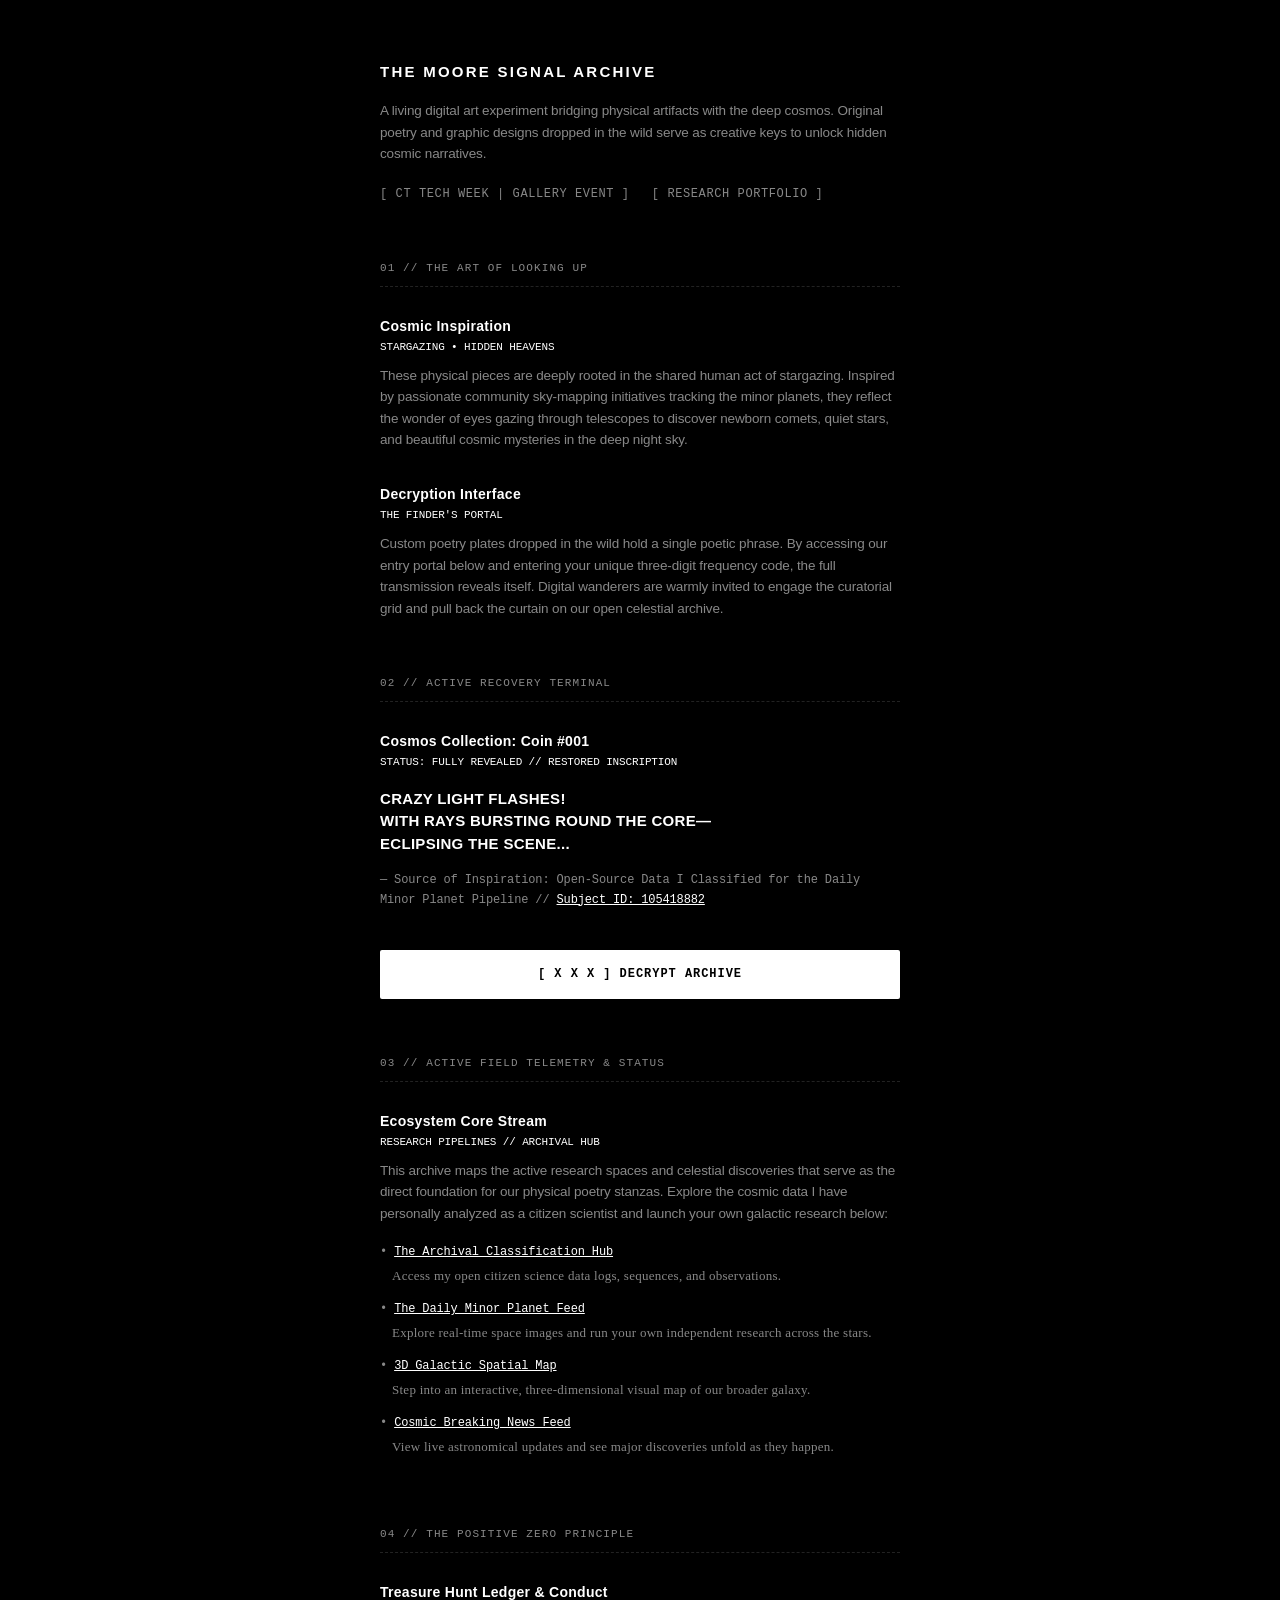
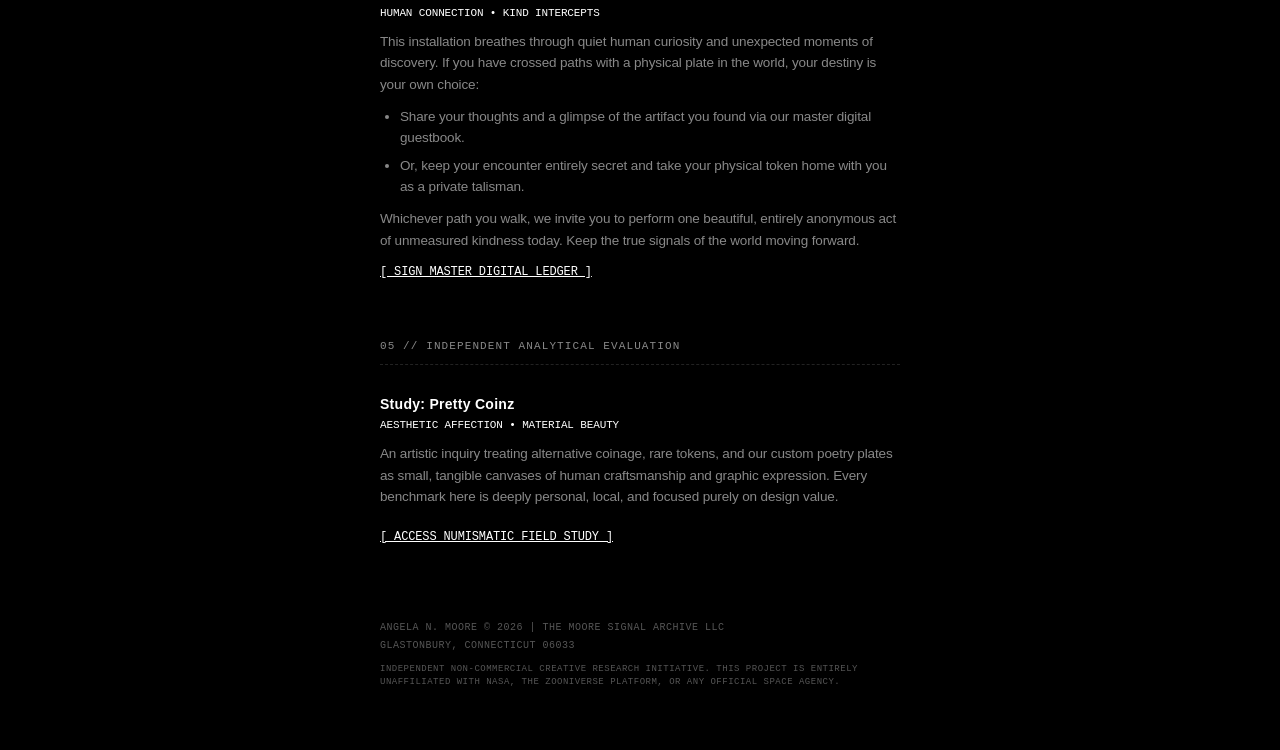
==== cosmic-coins.html @ e5eaaead "Update cosmic-coins.html" ====
<!DOCTYPE html>
<html lang="en">
<head>
    <meta charset="UTF-8">
    <meta name="viewport" content="width=device-width, initial-scale=1.0">
    <title>THE MOORE SIGNAL ARCHIVE</title>
    <style>
        :root { --bg: #000; --text: #fff; --muted: #888; }
        * { box-sizing: border-box; margin: 0; padding: 0; }
        body { background: var(--bg); color: var(--text); font-family: -apple-system,BlinkMacSystemFont,"Segoe UI",Helvetica,Arial,sans-serif; font-size: 14px; line-height: 1.6; letter-spacing: -.01em; padding: 60px 20px; display: flex; justify-content: center; }
        .container { max-width: 520px; width: 100%; display: flex; flex-direction: column; gap: 56px; }
        header, section { display: flex; flex-direction: column; gap: 16px; }
        h1 { font-size: 15px; font-weight: 600; letter-spacing: .15em; text-transform: uppercase; }
        .subtitle, .item-description { color: var(--muted); font-size: 13.5px; }
        .matrix-nav, .section-label, .item-meta, footer { font-family: "SF Mono",Monaco,Consolas,monospace; font-size: 11px; text-transform: uppercase; }
        .matrix-nav { margin-top: 4px; letter-spacing: .05em; }
        .matrix-nav a { color: var(--muted); text-decoration: none; border-bottom: 1px dashed transparent; transition: all .15s ease; }
        .matrix-nav a:hover { color: var(--text); border-bottom-color: var(--text); }
        section { gap: 28px; }
        .section-label { color: var(--muted); letter-spacing: .1em; border-bottom: 1px dashed #222; padding-bottom: 8px; }
        .matrix-grid { display: flex; flex-direction: column; gap: 32px; }
        .matrix-item { display: flex; flex-direction: column; gap: 8px; }
        .item-header { display: flex; flex-direction: column; gap: 2px; }
        .item-title { font-weight: 600; font-size: 14px; letter-spacing: .02em; }
        .item-description a, .ledger-text a { color: var(--text); text-decoration: underline; }
        .poem-display { font-size: 15px; letter-spacing: .02em; line-height: 1.5; margin: 8px 0; color: #fff; }
        .ledger-text { color: var(--muted); font-size: 13.5px; line-height: 1.6; }
        .ledger-text ul { padding-left: 16px; margin: 12px 0; }
        .ledger-text li { margin-bottom: 6px; }
        .ledger-link { font-family: "SF Mono",Monaco,Consolas,monospace; font-size: 11px; text-transform: uppercase; margin-top: 12px; }
        .action-button { display: block; width: 100%; background: var(--text); color: #000; text-align: center; padding: 15px; font-family: "SF Mono",Monaco,Consolas,monospace; font-size: 12px; font-weight: 600; letter-spacing: .08em; text-transform: uppercase; text-decoration: none; transition: opacity .15s ease; margin-top: 12px; border-radius: 2px; }
        .action-button:hover { opacity: .85; }
        footer { font-size: 10px; color: #555; line-height: 1.8; letter-spacing: .05em; margin-top: 16px; }
        /* Scoped navigation rules for easy copy-pasting */
        .matrix-nav a {
            color: var(--muted);
            text-decoration: none;
            font-family: monospace;
            font-size: 12px;
            letter-spacing: 0.05em;
            transition: color 0.25s ease-in-out;
        }
        .matrix-nav a:hover {
            color: var(--text);
            text-decoration: underline;
        }
    </style>
</head><body>
<div class="container">

    <!-- HEADER SECTION -->
    <header>
        <h1>The Moore Signal Archive</h1>
        <p class="subtitle">A living digital art experiment bridging physical artifacts with the deep cosmos. Original poetry and graphic designs dropped in the wild serve as creative keys to unlock hidden cosmic narratives.</p>
        <div class="matrix-nav">
            <a href="https://luma.com" target="_blank">[ CT Tech Week | Gallery Event ]</a>
            <a href="https://github.com" target="_blank" style="margin-left: 15px;">[ Research Portfolio ]</a>
        </div>
    </header>

    <!-- 01 // EXHIBITION SCOPE -->
    <section>
        <div class="section-label">01 // The Art of Looking Up</div>
        <div class="matrix-grid">
            <div class="matrix-item">
                <div class="item-header">
                    <div class="item-title">Cosmic Inspiration</div>
                    <div class="item-meta">Stargazing • Hidden Heavens</div>
                </div>
                <p class="item-description">These physical pieces are deeply rooted in the shared human act of stargazing. Inspired by passionate community sky-mapping initiatives tracking the minor planets, they reflect the wonder of eyes gazing through telescopes to discover newborn comets, quiet stars, and beautiful cosmic mysteries in the deep night sky.</p>
            </div>
            <div class="matrix-item">
                <div class="item-header">
                    <div class="item-title">Decryption Interface</div>
                    <div class="item-meta">The Finder's Portal</div>
                </div>
                <p class="item-description">Custom poetry plates dropped in the wild hold a single poetic phrase. By accessing our entry portal below and entering your unique three-digit frequency code, the full transmission reveals itself. Digital wanderers are warmly invited to engage the curatorial grid and pull back the curtain on our open celestial archive.</p>
            </div>
        </div>
    </section>

    <!-- 02 // RECOVERY TERMINAL -->
    <section>
        <div class="section-label">02 // Active Recovery Terminal</div>
        <div class="matrix-grid">
            <div class="matrix-item">
                <div class="item-header">
                    <div class="item-title">Cosmos Collection: Coin #001</div>
                    <div class="item-meta">Status: Fully Revealed // Restored Inscription</div>
                </div>
                <div class="poem-display">
                    <p><strong>CRAZY LIGHT FLASHES!</strong></p>
                    <p><strong>WITH RAYS BURSTING ROUND THE CORE—</strong></p>
                    <p><strong>ECLIPSING THE SCENE...</strong></p>
                </div>
                <p class="item-description" style="font-size:12px;font-family:monospace;color:var(--muted)">
                    — Source of Inspiration: Open-Source Data I Classified for the Daily Minor Planet Pipeline // <a href="https://zooniverse.org" target="_blank" style="color: var(--text); text-decoration: underline;">Subject ID: 105418882</a>
                </p>
            </div>
        </div>
        <a href="#" class="action-button">[ X X X ] Decrypt Archive</a>
    </section>

    <!-- 03 // ACTIVE FIELD TELEMETRY & STATUS -->
    <section>
        <div class="section-label">03 // Active Field Telemetry & Status</div>
        <div class="matrix-grid">
            <div class="matrix-item">
                <div class="item-header">
                    <div class="item-title">Ecosystem Core Stream</div>
                    <div class="item-meta">Research Pipelines // Archival Hub</div>
                </div>
                <p class="item-description">
                    This archive maps the active research spaces and celestial discoveries that serve as the direct foundation for our physical poetry stanzas. Explore the cosmic data I have personally analyzed as a citizen scientist and launch your own galactic research below:
                </p>
                
                <p class="item-description" style="margin-top: 10px; font-family: monospace; font-size: 12px; line-height: 1.8;">
                    &bull; <a href="your-research-page-url.html" style="color: var(--text); text-decoration: underline;">The Archival Classification Hub</a><br>
                    <span style="color: var(--muted); font-family: 'Times New Roman', serif; font-size: 13px; display: block; margin-bottom: 12px; padding-left: 12px; text-transform: none; letter-spacing: 0.02em;">
                        Access my open citizen science data logs, sequences, and observations.
                    </span>
                    
                    &bull; <a href="https://zooniverse.org" target="_blank" style="color: var(--text); text-decoration: underline;">The Daily Minor Planet Feed</a><br>
                    <span style="color: var(--muted); font-family: 'Times New Roman', serif; font-size: 13px; display: block; margin-bottom: 12px; padding-left: 12px; text-transform: none; letter-spacing: 0.02em;">
                        Explore real-time space images and run your own independent research across the stars.
                    </span>
                    
                    &bull; <a href="https://nasa.gov" target="_blank" style="color: var(--text); text-decoration: underline;">3D Galactic Spatial Map</a><br>
                    <span style="color: var(--muted); font-family: 'Times New Roman', serif; font-size: 13px; display: block; margin-bottom: 12px; padding-left: 12px; text-transform: none; letter-spacing: 0.02em;">
                        Step into an interactive, three-dimensional visual map of our broader galaxy.
                    </span>
                    
                    &bull; <a href="https://nasa.gov" target="_blank" style="color: var(--text); text-decoration: underline;">Cosmic Breaking News Feed</a><br>
                    <span style="color: var(--muted); font-family: 'Times New Roman', serif; font-size: 13px; display: block; margin-bottom: 12px; padding-left: 12px; text-transform: none; letter-spacing: 0.02em;">
                        View live astronomical updates and see major discoveries unfold as they happen.
                    </span>
                </p>
            </div>
        </div>
    </section>

    <!-- 04 // THE POSITIVE ZERO PRINCIPLE -->
    <section>
        <div class="section-label">04 // The Positive Zero Principle</div>
        <div class="matrix-grid">
            <div class="matrix-item">
                <div class="item-header">
                    <div class="item-title">Treasure Hunt Ledger & Conduct</div>
                    <div class="item-meta">Human Connection • Kind Intercepts</div>
                </div>
                <div class="ledger-text">
                    <p>This installation breathes through quiet human curiosity and unexpected moments of discovery. If you have crossed paths with a physical plate in the world, your destiny is your own choice:</p>
                    <ul style="margin-top: 10px; margin-bottom: 10px; padding-left: 20px;">
                        <li>Share your thoughts and a glimpse of the artifact you found via our master digital guestbook.</li>
                        <li>Or, keep your encounter entirely secret and take your physical token home with you as a private talisman.</li>
                    </ul>
                    <p>Whichever path you walk, we invite you to perform one beautiful, entirely anonymous act of unmeasured kindness today. Keep the true signals of the world moving forward.</p>
                    <div class="ledger-link" style="margin-top: 12px; font-family: monospace; font-size: 12px;">
                        <a href="https://geocaching.com" target="_blank" style="color: var(--text); text-decoration: underline;">[ Sign Master Digital Ledger ]</a>
                    </div>
                </div>
            </div>
        </div>
    </section>

    <!-- 05 // STUDY PRETTY COINZ -->
    <section>
        <div class="section-label">05 // Independent Analytical Evaluation</div>
        <div class="matrix-grid">
            <div class="matrix-item">
                <div class="item-header">
                    <div class="item-title">Study: Pretty Coinz</div>
                    <div class="item-meta">Aesthetic Affection • Material Beauty</div>
                </div>
                <p class="item-description">An artistic inquiry treating alternative coinage, rare tokens, and our custom poetry plates as small, tangible canvases of human craftsmanship and graphic expression. Every benchmark here is deeply personal, local, and focused purely on design value.</p>
                <div class="ledger-link" style="margin-top: 12px; font-family: monospace; font-size: 12px;">
                    <a href="https://emaze.me" target="_blank" style="color: var(--text); text-decoration: underline;">[ Access Numismatic Field Study ]</a>
                </div>
            </div>
        </div>
    </section>

<!-- FOOTER -->
<footer>
    <div>Angela N. Moore © 2026 | The Moore Signal Archive LLC</div>
    <div>Glastonbury, Connecticut 06033</div>
    <div style="font-size:9px;color:#555;margin-top:8px;text-transform:uppercase;letter-spacing:0.5px;line-height:1.5;">
        Independent non-commercial creative research initiative. This project is entirely unaffiliated with NASA, the Zooniverse platform, or any official space agency.
    </div>
</footer>


</div>
</body>
</html>
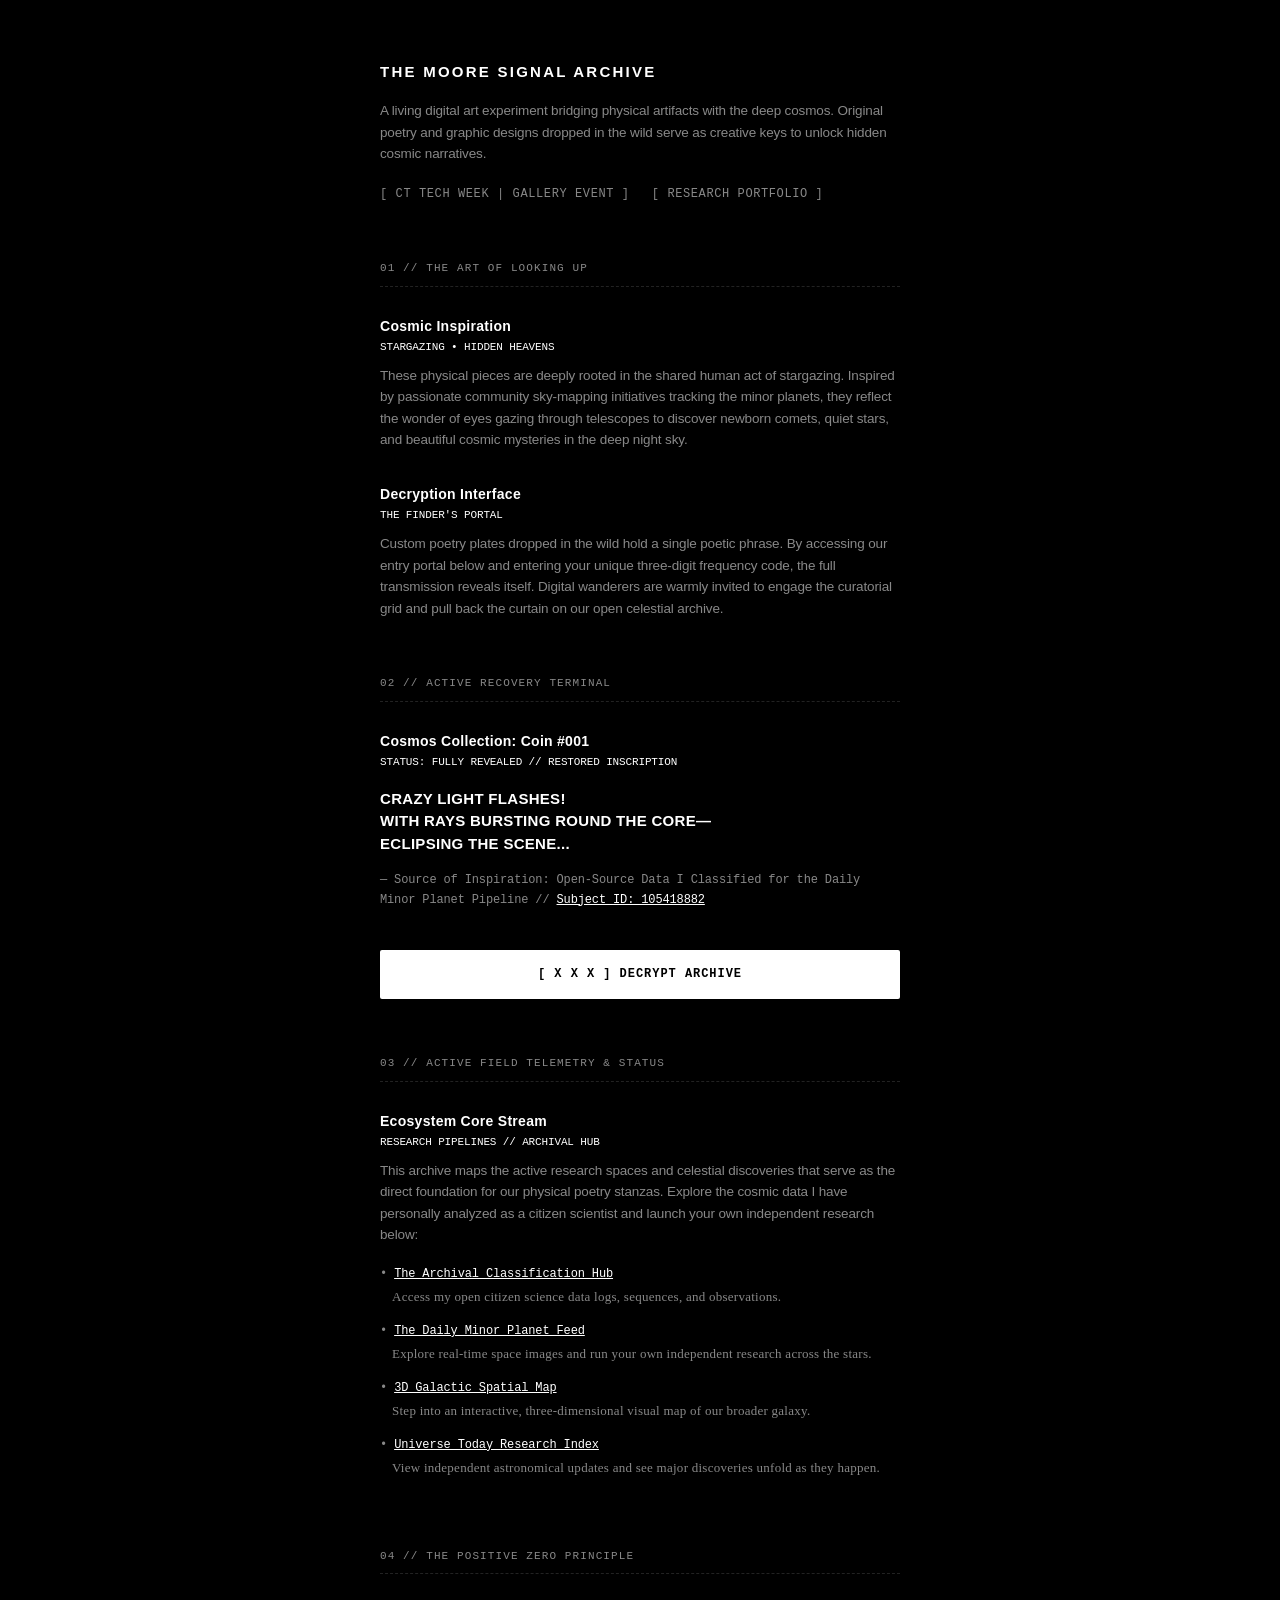
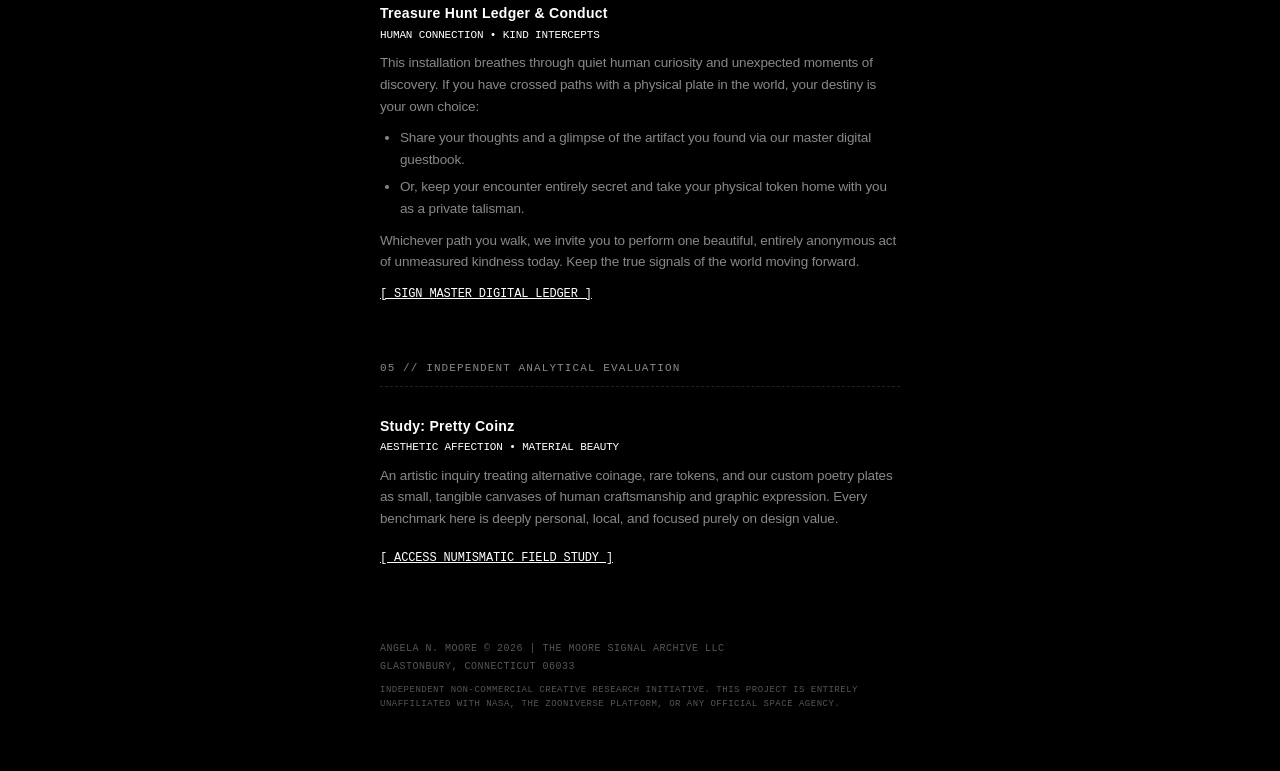
==== commit 4325ca91: "Update cosmic-coins.html" ====
--- a/cosmic-coins.html
+++ b/cosmic-coins.html
@@ -101,43 +101,44 @@
         <a href="#" class="action-button">[ X X X ] Decrypt Archive</a>
     </section>
 
-    <!-- 03 // ACTIVE FIELD TELEMETRY & STATUS -->
-    <section>
-        <div class="section-label">03 // Active Field Telemetry & Status</div>
-        <div class="matrix-grid">
-            <div class="matrix-item">
-                <div class="item-header">
-                    <div class="item-title">Ecosystem Core Stream</div>
-                    <div class="item-meta">Research Pipelines // Archival Hub</div>
-                </div>
-                <p class="item-description">
-                    This archive maps the active research spaces and celestial discoveries that serve as the direct foundation for our physical poetry stanzas. Explore the cosmic data I have personally analyzed as a citizen scientist and launch your own galactic research below:
-                </p>
+<!-- 03 // ACTIVE FIELD TELEMETRY & STATUS -->
+<section>
+    <div class="section-label">03 // Active Field Telemetry & Status</div>
+    <div class="matrix-grid">
+        <div class="matrix-item">
+            <div class="item-header">
+                <div class="item-title">Ecosystem Core Stream</div>
+                <div class="item-meta">Research Pipelines // Archival Hub</div>
+            </div>
+            <p class="item-description">
+                This archive maps the active research spaces and celestial discoveries that serve as the direct foundation for our physical poetry stanzas. Explore the cosmic data I have personally analyzed as a citizen scientist and launch your own independent research below:
+            </p>
+            
+            <p class="item-description" style="margin-top: 10px; font-family: monospace; font-size: 12px; line-height: 1.8;">
+                &bull; <a href="your-research-page-url.html" style="color: var(--text); text-decoration: underline;">The Archival Classification Hub</a><br>
+                <span style="color: var(--muted); font-family: 'Times New Roman', serif; font-size: 13px; display: block; margin-bottom: 12px; padding-left: 12px; text-transform: none; letter-spacing: 0.02em;">
+                    Access my open citizen science data logs, sequences, and observations.
+                </span>
                 
-                <p class="item-description" style="margin-top: 10px; font-family: monospace; font-size: 12px; line-height: 1.8;">
-                    &bull; <a href="your-research-page-url.html" style="color: var(--text); text-decoration: underline;">The Archival Classification Hub</a><br>
-                    <span style="color: var(--muted); font-family: 'Times New Roman', serif; font-size: 13px; display: block; margin-bottom: 12px; padding-left: 12px; text-transform: none; letter-spacing: 0.02em;">
-                        Access my open citizen science data logs, sequences, and observations.
-                    </span>
-                    
-                    &bull; <a href="https://zooniverse.org" target="_blank" style="color: var(--text); text-decoration: underline;">The Daily Minor Planet Feed</a><br>
-                    <span style="color: var(--muted); font-family: 'Times New Roman', serif; font-size: 13px; display: block; margin-bottom: 12px; padding-left: 12px; text-transform: none; letter-spacing: 0.02em;">
-                        Explore real-time space images and run your own independent research across the stars.
-                    </span>
-                    
-                    &bull; <a href="https://nasa.gov" target="_blank" style="color: var(--text); text-decoration: underline;">3D Galactic Spatial Map</a><br>
-                    <span style="color: var(--muted); font-family: 'Times New Roman', serif; font-size: 13px; display: block; margin-bottom: 12px; padding-left: 12px; text-transform: none; letter-spacing: 0.02em;">
-                        Step into an interactive, three-dimensional visual map of our broader galaxy.
-                    </span>
-                    
-                    &bull; <a href="https://nasa.gov" target="_blank" style="color: var(--text); text-decoration: underline;">Cosmic Breaking News Feed</a><br>
-                    <span style="color: var(--muted); font-family: 'Times New Roman', serif; font-size: 13px; display: block; margin-bottom: 12px; padding-left: 12px; text-transform: none; letter-spacing: 0.02em;">
-                        View live astronomical updates and see major discoveries unfold as they happen.
-                    </span>
-                </p>
-            </div>
+                &bull; <a href="https://zooniverse.org" target="_blank" style="color: var(--text); text-decoration: underline;">The Daily Minor Planet Feed</a><br>
+                <span style="color: var(--muted); font-family: 'Times New Roman', serif; font-size: 13px; display: block; margin-bottom: 12px; padding-left: 12px; text-transform: none; letter-spacing: 0.02em;">
+                    Explore real-time space images and run your own independent research across the stars.
+                </span>
+                
+                &bull; <a href="https://nasa.gov" target="_blank" style="color: var(--text); text-decoration: underline;">3D Galactic Spatial Map</a><br>
+                <span style="color: var(--muted); font-family: 'Times New Roman', serif; font-size: 13px; display: block; margin-bottom: 12px; padding-left: 12px; text-transform: none; letter-spacing: 0.02em;">
+                    Step into an interactive, three-dimensional visual map of our broader galaxy.
+                </span>
+                
+                &bull; <a href="https://universetoday.com" target="_blank" style="color: var(--text); text-decoration: underline;">Universe Today Research Index</a><br>
+                <span style="color: var(--muted); font-family: 'Times New Roman', serif; font-size: 13px; display: block; margin-bottom: 12px; padding-left: 12px; text-transform: none; letter-spacing: 0.02em;">
+                    View independent astronomical updates and see major discoveries unfold as they happen.
+                </span>
+            </p>
         </div>
-    </section>
+    </div>
+</section>
+
 
     <!-- 04 // THE POSITIVE ZERO PRINCIPLE -->
     <section>
@@ -190,6 +191,7 @@
 </footer>
 
 
+
 </div>
 </body>
 </html>
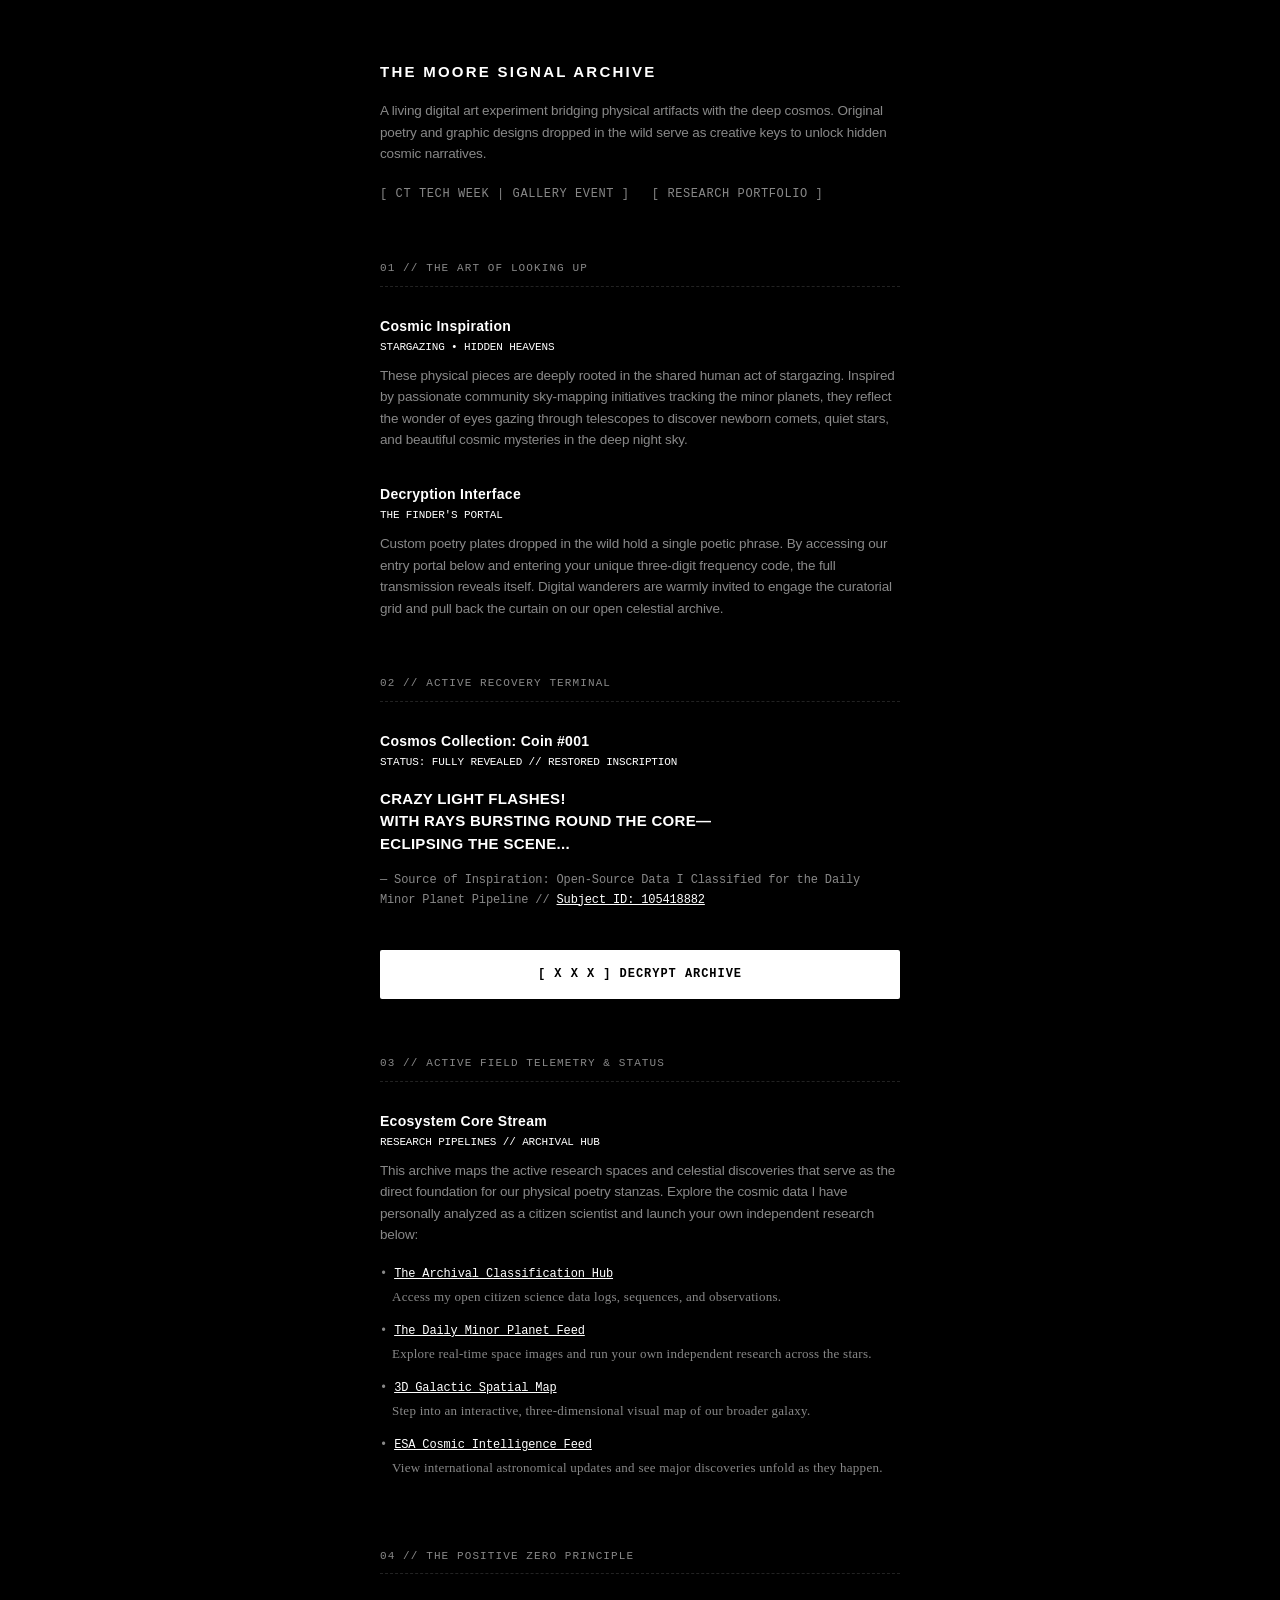
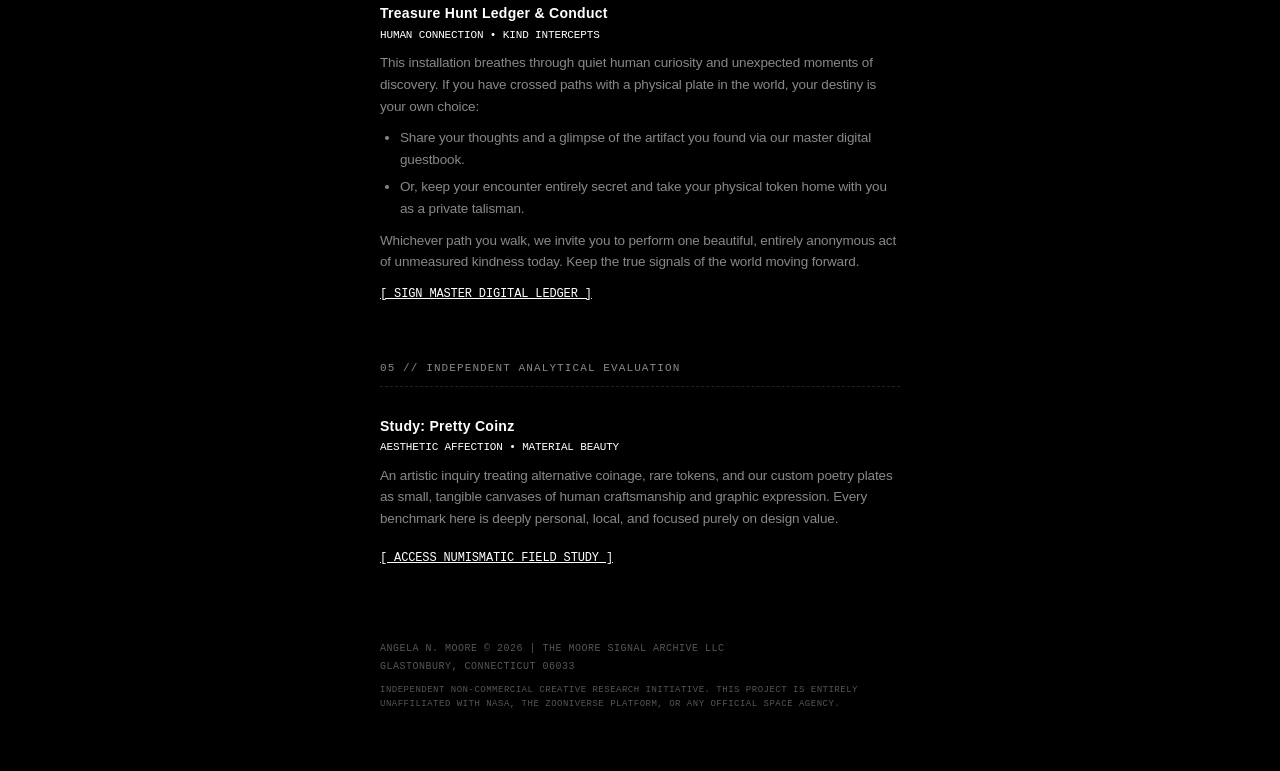
==== commit 16b2c1e0: "Update cosmic-coins.html" ====
--- a/cosmic-coins.html
+++ b/cosmic-coins.html
@@ -130,14 +130,15 @@
                     Step into an interactive, three-dimensional visual map of our broader galaxy.
                 </span>
                 
-                &bull; <a href="https://universetoday.com" target="_blank" style="color: var(--text); text-decoration: underline;">Universe Today Research Index</a><br>
+                &bull; <a href="https://esa.int" target="_blank" style="color: var(--text); text-decoration: underline;">ESA Cosmic Intelligence Feed</a><br>
                 <span style="color: var(--muted); font-family: 'Times New Roman', serif; font-size: 13px; display: block; margin-bottom: 12px; padding-left: 12px; text-transform: none; letter-spacing: 0.02em;">
-                    View independent astronomical updates and see major discoveries unfold as they happen.
+                    View international astronomical updates and see major discoveries unfold as they happen.
                 </span>
             </p>
         </div>
     </div>
 </section>
+
 
 
     <!-- 04 // THE POSITIVE ZERO PRINCIPLE -->
@@ -191,7 +192,6 @@
 </footer>
 
 
-
 </div>
 </body>
 </html>
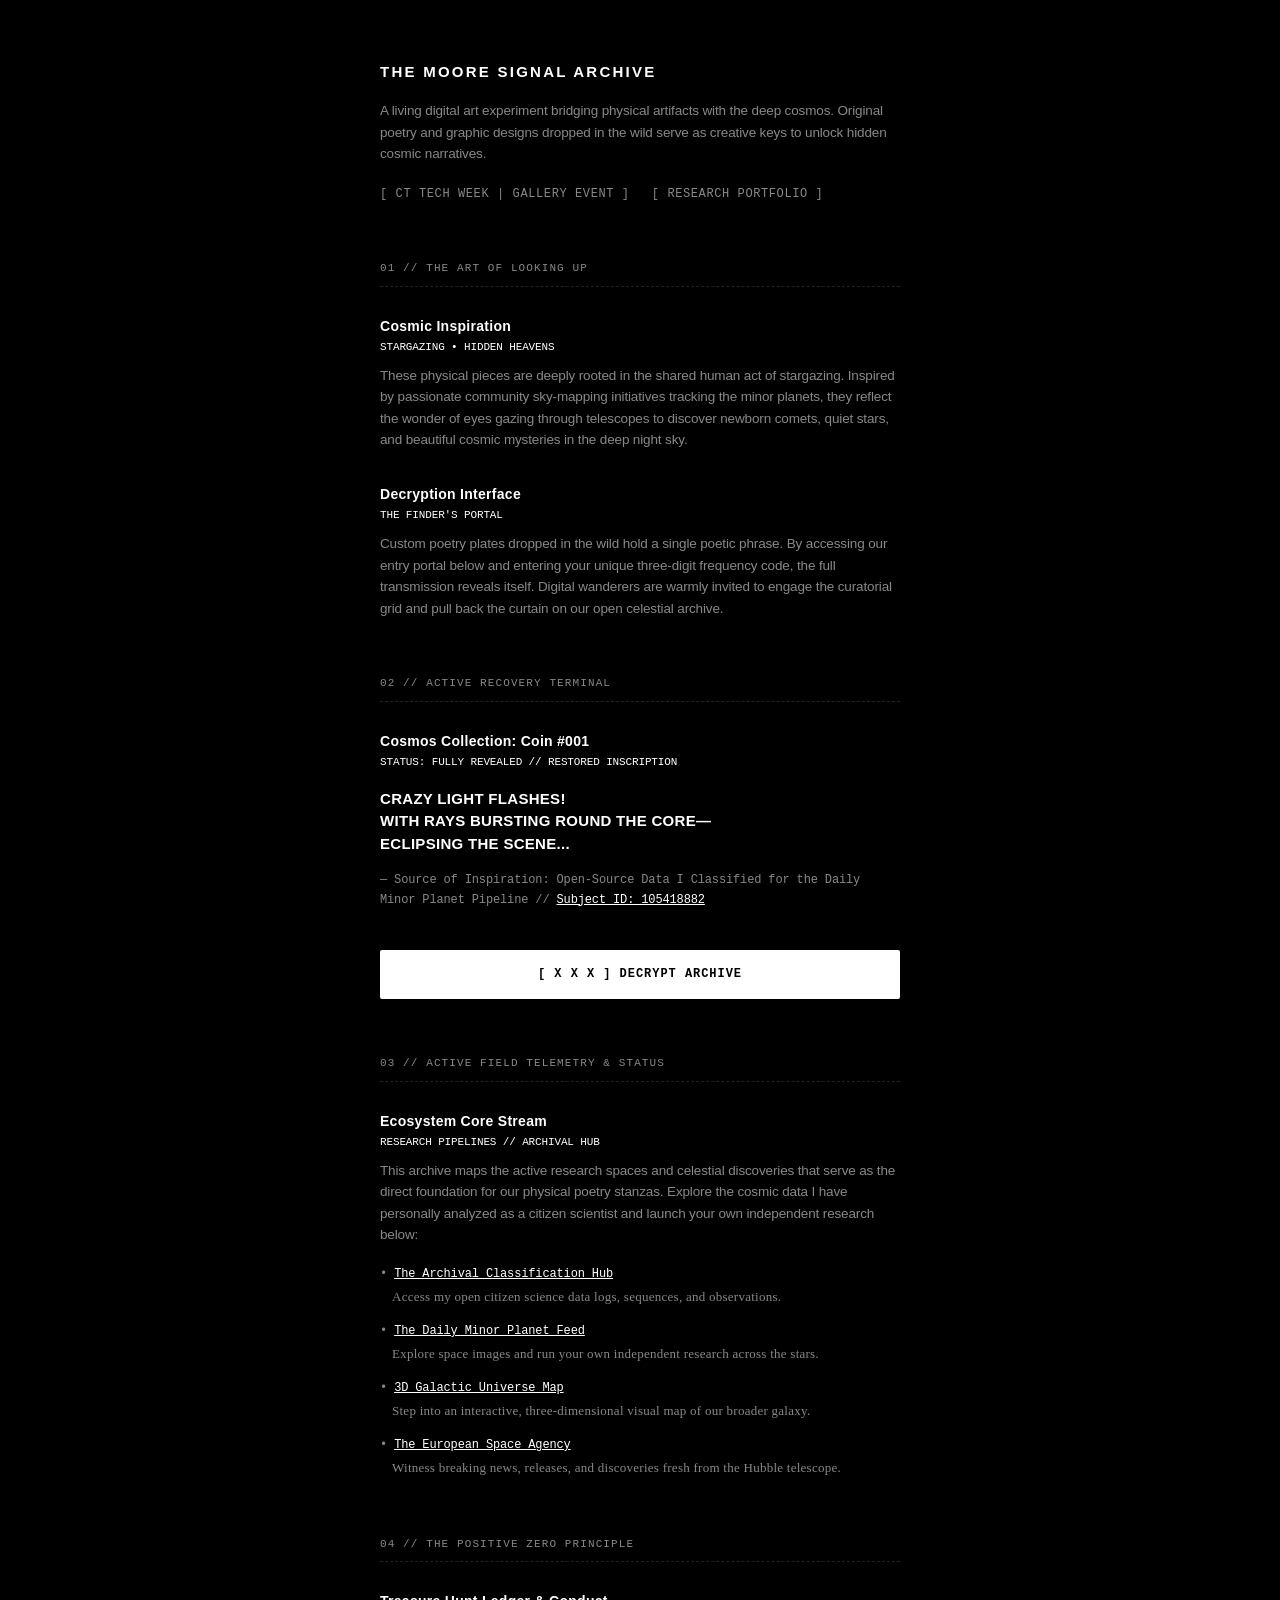
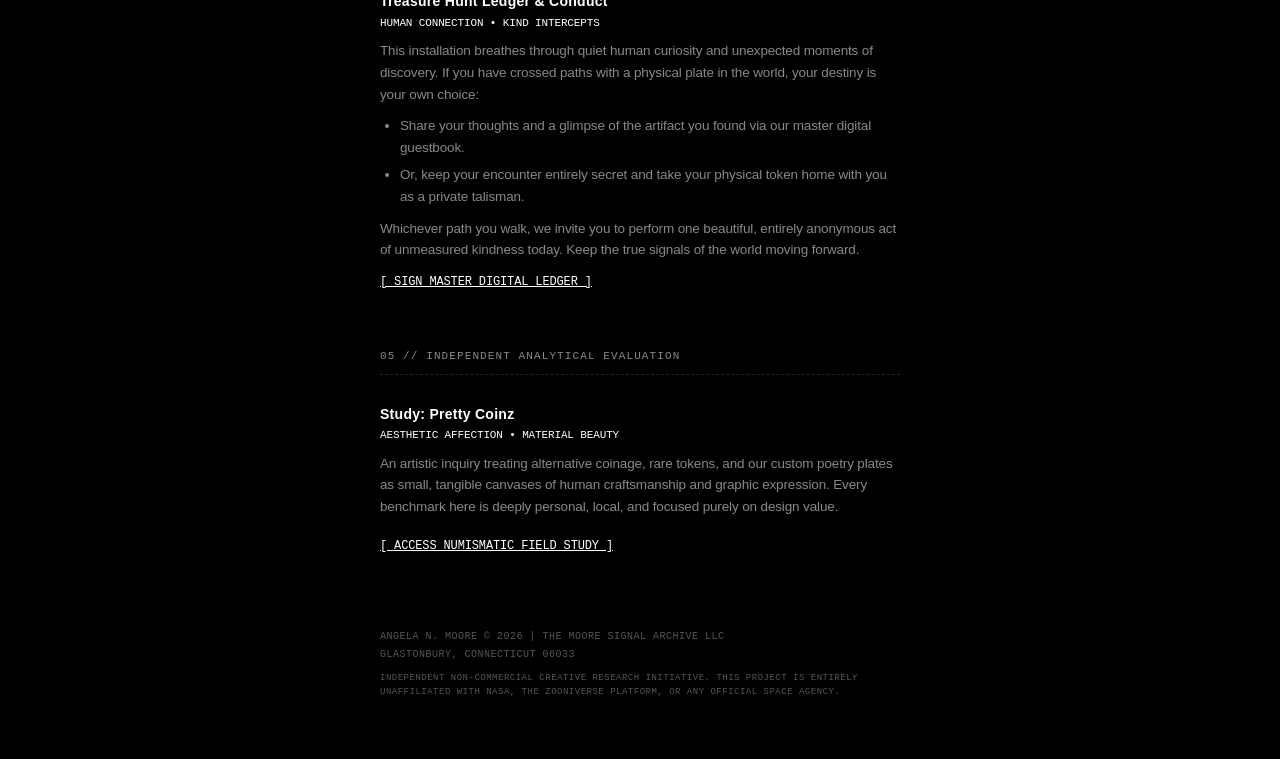
==== commit 5d6a9a5e: "Update cosmic-coins.html" ====
--- a/cosmic-coins.html
+++ b/cosmic-coins.html
@@ -122,23 +122,22 @@
                 
                 &bull; <a href="https://zooniverse.org" target="_blank" style="color: var(--text); text-decoration: underline;">The Daily Minor Planet Feed</a><br>
                 <span style="color: var(--muted); font-family: 'Times New Roman', serif; font-size: 13px; display: block; margin-bottom: 12px; padding-left: 12px; text-transform: none; letter-spacing: 0.02em;">
-                    Explore real-time space images and run your own independent research across the stars.
+                    Explore space images and run your own independent research across the stars.
                 </span>
                 
-                &bull; <a href="https://nasa.gov" target="_blank" style="color: var(--text); text-decoration: underline;">3D Galactic Spatial Map</a><br>
+                &bull; <a href="https://nasa.gov" target="_blank" style="color: var(--text); text-decoration: underline;">3D Galactic Universe Map</a><br>
                 <span style="color: var(--muted); font-family: 'Times New Roman', serif; font-size: 13px; display: block; margin-bottom: 12px; padding-left: 12px; text-transform: none; letter-spacing: 0.02em;">
                     Step into an interactive, three-dimensional visual map of our broader galaxy.
                 </span>
                 
-                &bull; <a href="https://esa.int" target="_blank" style="color: var(--text); text-decoration: underline;">ESA Cosmic Intelligence Feed</a><br>
-                <span style="color: var(--muted); font-family: 'Times New Roman', serif; font-size: 13px; display: block; margin-bottom: 12px; padding-left: 12px; text-transform: none; letter-spacing: 0.02em;">
-                    View international astronomical updates and see major discoveries unfold as they happen.
+                &bull; <a href="https://esahubble.org" target="_blank" style="color: var(--text); text-decoration: underline;">The European Space Agency</a><br>
+                <span style="color: var(--muted); font-family: 'Times New Roman', serif; font-size: 13px; display: block; padding-left: 12px; text-transform: none; letter-spacing: 0.02em;">
+                    Witness breaking news, releases, and discoveries fresh from the Hubble telescope.
                 </span>
             </p>
         </div>
     </div>
 </section>
-
 
 
     <!-- 04 // THE POSITIVE ZERO PRINCIPLE -->
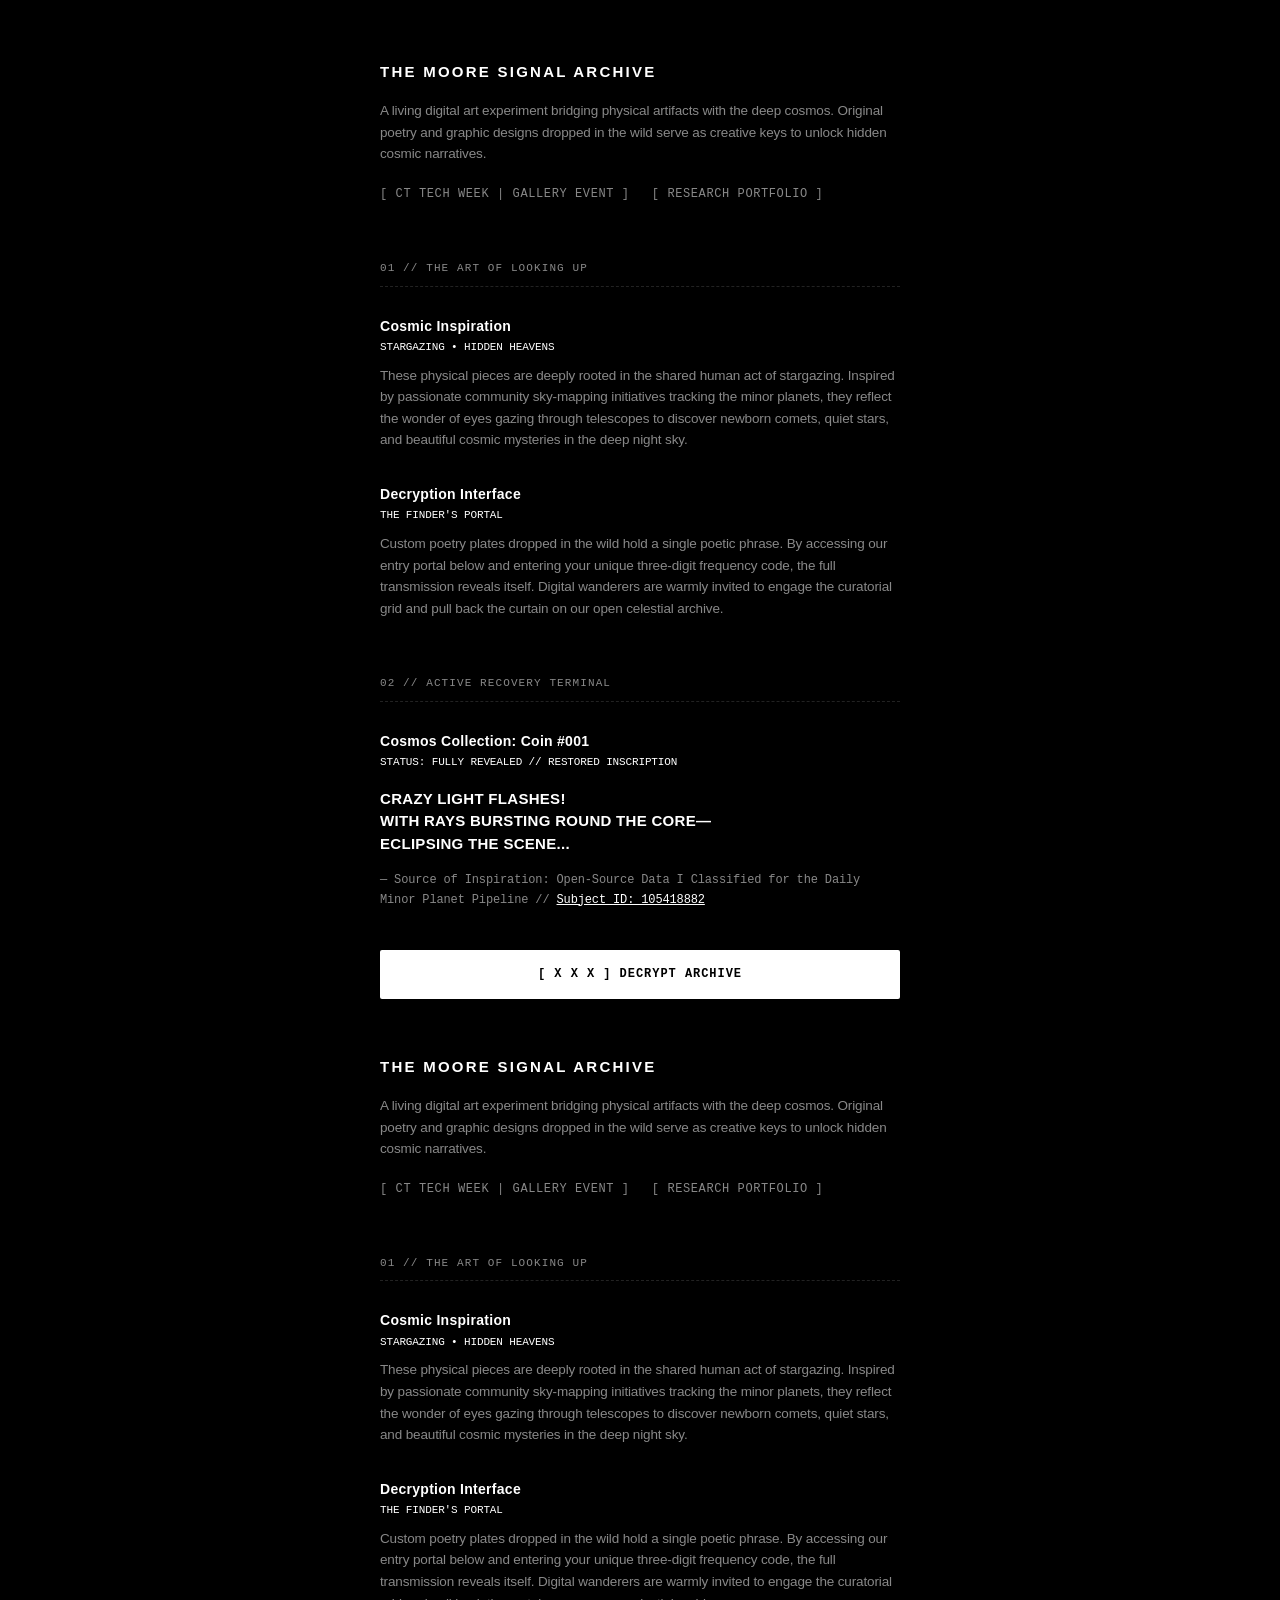
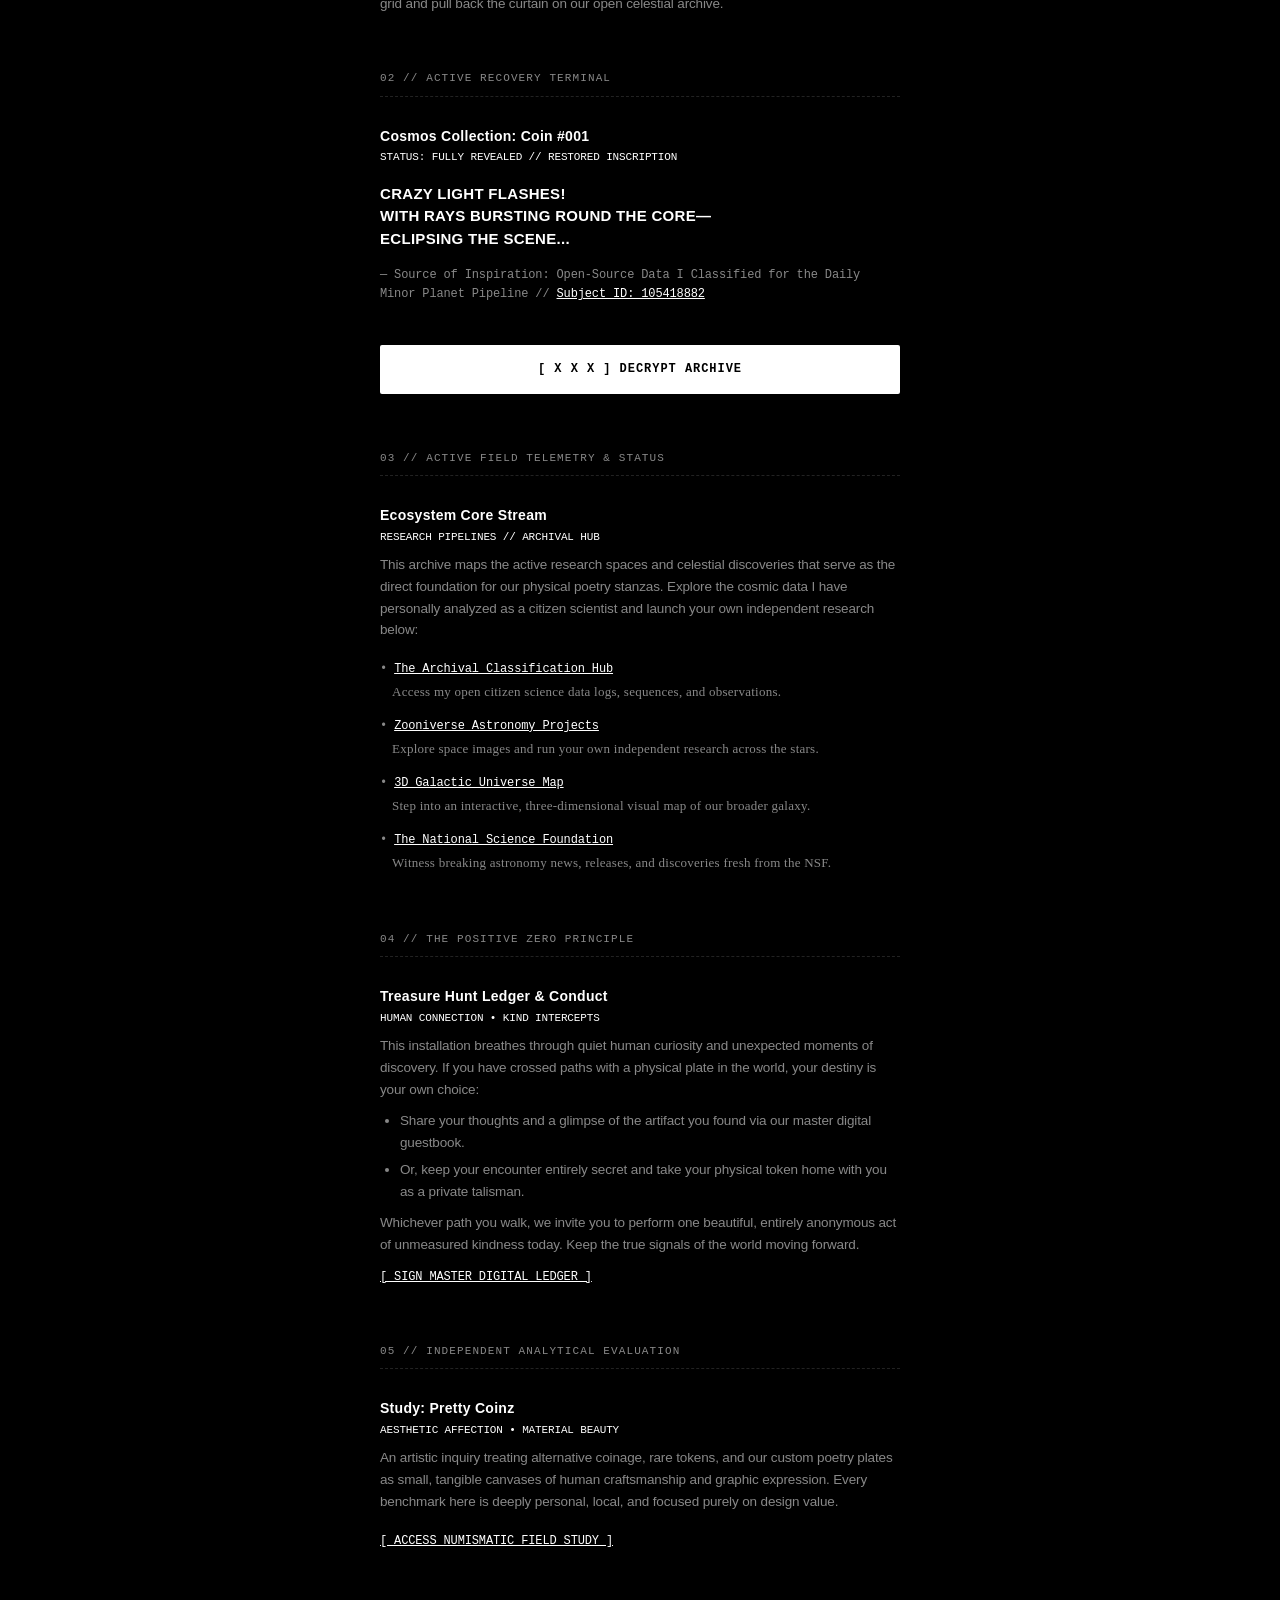
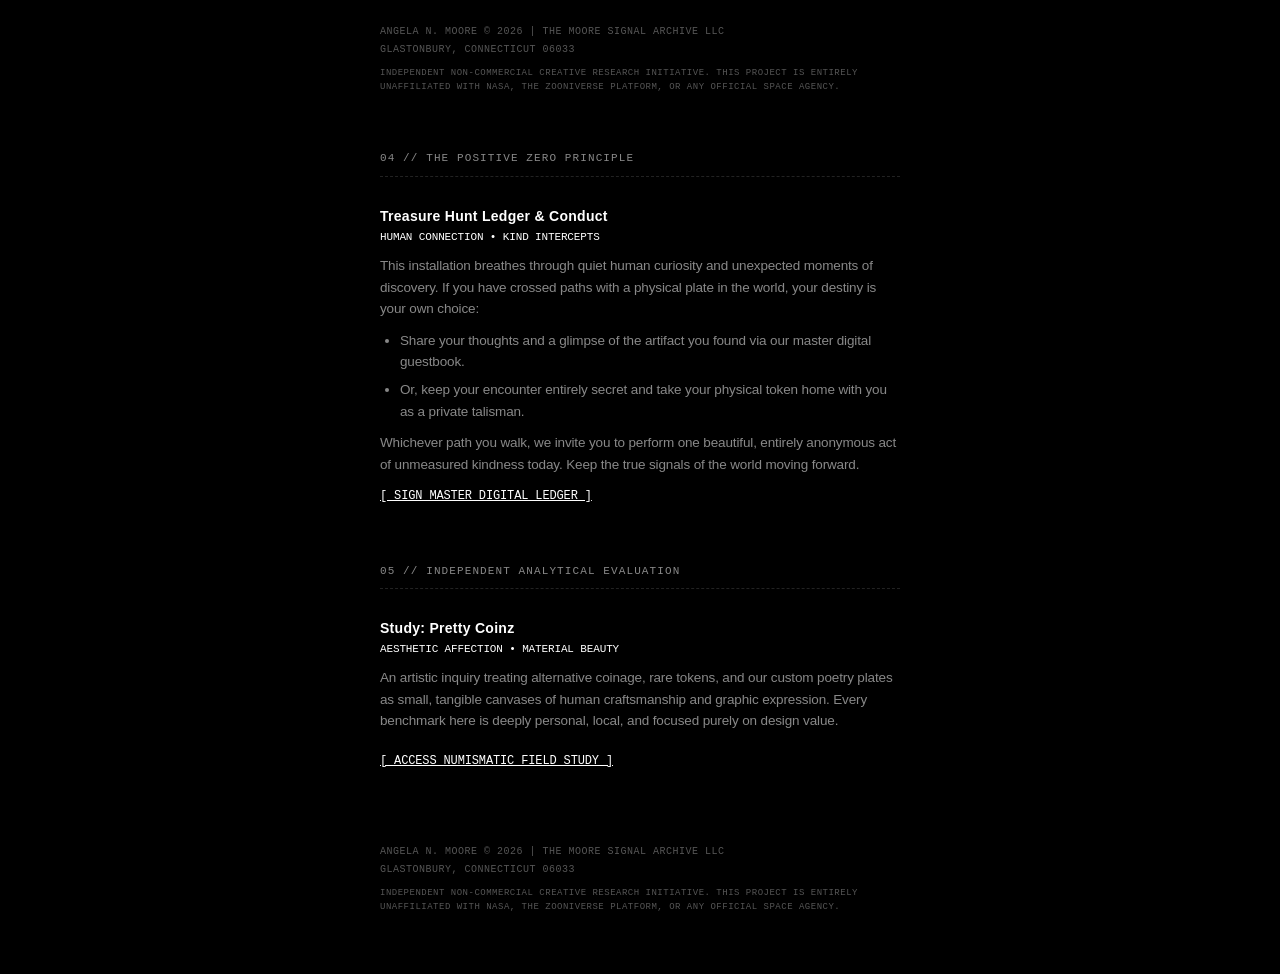
==== commit 7c7e5af2: "Update cosmic-coins.html" ====
--- a/cosmic-coins.html
+++ b/cosmic-coins.html
@@ -101,43 +101,148 @@
         <a href="#" class="action-button">[ X X X ] Decrypt Archive</a>
     </section>
 
-<!-- 03 // ACTIVE FIELD TELEMETRY & STATUS -->
-<section>
-    <div class="section-label">03 // Active Field Telemetry & Status</div>
-    <div class="matrix-grid">
-        <div class="matrix-item">
-            <div class="item-header">
-                <div class="item-title">Ecosystem Core Stream</div>
-                <div class="item-meta">Research Pipelines // Archival Hub</div>
-            </div>
-            <p class="item-description">
-                This archive maps the active research spaces and celestial discoveries that serve as the direct foundation for our physical poetry stanzas. Explore the cosmic data I have personally analyzed as a citizen scientist and launch your own independent research below:
-            </p>
-            
-            <p class="item-description" style="margin-top: 10px; font-family: monospace; font-size: 12px; line-height: 1.8;">
-                &bull; <a href="your-research-page-url.html" style="color: var(--text); text-decoration: underline;">The Archival Classification Hub</a><br>
-                <span style="color: var(--muted); font-family: 'Times New Roman', serif; font-size: 13px; display: block; margin-bottom: 12px; padding-left: 12px; text-transform: none; letter-spacing: 0.02em;">
-                    Access my open citizen science data logs, sequences, and observations.
-                </span>
+<!DOCTYPE html>
+<html lang="en">
+<head>
+    <meta charset="UTF-8">
+    <meta name="viewport" content="width=device-width, initial-scale=1.0">
+    <title>THE MOORE SIGNAL ARCHIVE</title>
+    <style>
+        :root { --bg: #000; --text: #fff; --muted: #888; }
+        * { box-sizing: border-box; margin: 0; padding: 0; }
+        body { background: var(--bg); color: var(--text); font-family: -apple-system,BlinkMacSystemFont,"Segoe UI",Helvetica,Arial,sans-serif; font-size: 14px; line-height: 1.6; letter-spacing: -.01em; padding: 60px 20px; display: flex; justify-content: center; }
+        .container { max-width: 520px; width: 100%; display: flex; flex-direction: column; gap: 56px; }
+        header, section { display: flex; flex-direction: column; gap: 16px; }
+        h1 { font-size: 15px; font-weight: 600; letter-spacing: .15em; text-transform: uppercase; }
+        .subtitle, .item-description { color: var(--muted); font-size: 13.5px; }
+        .matrix-nav, .section-label, .item-meta, footer { font-family: "SF Mono",Monaco,Consolas,monospace; font-size: 11px; text-transform: uppercase; }
+        .matrix-nav { margin-top: 4px; letter-spacing: .05em; }
+        .matrix-nav a { color: var(--muted); text-decoration: none; border-bottom: 1px dashed transparent; transition: all .15s ease; }
+        .matrix-nav a:hover { color: var(--text); border-bottom-color: var(--text); }
+        section { gap: 28px; }
+        .section-label { color: var(--muted); letter-spacing: .1em; border-bottom: 1px dashed #222; padding-bottom: 8px; }
+        .matrix-grid { display: flex; flex-direction: column; gap: 32px; }
+        .matrix-item { display: flex; flex-direction: column; gap: 8px; }
+        .item-header { display: flex; flex-direction: column; gap: 2px; }
+        .item-title { font-weight: 600; font-size: 14px; letter-spacing: .02em; }
+        .item-description a, .ledger-text a { color: var(--text); text-decoration: underline; }
+        .poem-display { font-size: 15px; letter-spacing: .02em; line-height: 1.5; margin: 8px 0; color: #fff; }
+        .ledger-text { color: var(--muted); font-size: 13.5px; line-height: 1.6; }
+        .ledger-text ul { padding-left: 16px; margin: 12px 0; }
+        .ledger-text li { margin-bottom: 6px; }
+        .ledger-link { font-family: "SF Mono",Monaco,Consolas,monospace; font-size: 11px; text-transform: uppercase; margin-top: 12px; }
+        .action-button { display: block; width: 100%; background: var(--text); color: #000; text-align: center; padding: 15px; font-family: "SF Mono",Monaco,Consolas,monospace; font-size: 12px; font-weight: 600; letter-spacing: .08em; text-transform: uppercase; text-decoration: none; transition: opacity .15s ease; margin-top: 12px; border-radius: 2px; }
+        .action-button:hover { opacity: .85; }
+        footer { font-size: 10px; color: #555; line-height: 1.8; letter-spacing: .05em; margin-top: 16px; }
+        /* Scoped navigation rules for easy copy-pasting */
+        .matrix-nav a {
+            color: var(--muted);
+            text-decoration: none;
+            font-family: monospace;
+            font-size: 12px;
+            letter-spacing: 0.05em;
+            transition: color 0.25s ease-in-out;
+        }
+        .matrix-nav a:hover {
+            color: var(--text);
+            text-decoration: underline;
+        }
+    </style>
+</head><body>
+<div class="container">
+
+    <!-- HEADER SECTION -->
+    <header>
+        <h1>The Moore Signal Archive</h1>
+        <p class="subtitle">A living digital art experiment bridging physical artifacts with the deep cosmos. Original poetry and graphic designs dropped in the wild serve as creative keys to unlock hidden cosmic narratives.</p>
+        <div class="matrix-nav">
+            <a href="https://luma.com" target="_blank">[ CT Tech Week | Gallery Event ]</a>
+            <a href="https://github.com" target="_blank" style="margin-left: 15px;">[ Research Portfolio ]</a>
+        </div>
+    </header>
+
+    <!-- 01 // EXHIBITION SCOPE -->
+    <section>
+        <div class="section-label">01 // The Art of Looking Up</div>
+        <div class="matrix-grid">
+            <div class="matrix-item">
+                <div class="item-header">
+                    <div class="item-title">Cosmic Inspiration</div>
+                    <div class="item-meta">Stargazing • Hidden Heavens</div>
+                </div>
+                <p class="item-description">These physical pieces are deeply rooted in the shared human act of stargazing. Inspired by passionate community sky-mapping initiatives tracking the minor planets, they reflect the wonder of eyes gazing through telescopes to discover newborn comets, quiet stars, and beautiful cosmic mysteries in the deep night sky.</p>
+            </div>
+            <div class="matrix-item">
+                <div class="item-header">
+                    <div class="item-title">Decryption Interface</div>
+                    <div class="item-meta">The Finder's Portal</div>
+                </div>
+                <p class="item-description">Custom poetry plates dropped in the wild hold a single poetic phrase. By accessing our entry portal below and entering your unique three-digit frequency code, the full transmission reveals itself. Digital wanderers are warmly invited to engage the curatorial grid and pull back the curtain on our open celestial archive.</p>
+            </div>
+        </div>
+    </section>
+
+    <!-- 02 // RECOVERY TERMINAL -->
+    <section>
+        <div class="section-label">02 // Active Recovery Terminal</div>
+        <div class="matrix-grid">
+            <div class="matrix-item">
+                <div class="item-header">
+                    <div class="item-title">Cosmos Collection: Coin #001</div>
+                    <div class="item-meta">Status: Fully Revealed // Restored Inscription</div>
+                </div>
+                <div class="poem-display">
+                    <p><strong>CRAZY LIGHT FLASHES!</strong></p>
+                    <p><strong>WITH RAYS BURSTING ROUND THE CORE—</strong></p>
+                    <p><strong>ECLIPSING THE SCENE...</strong></p>
+                </div>
+                <p class="item-description" style="font-size:12px;font-family:monospace;color:var(--muted)">
+                    — Source of Inspiration: Open-Source Data I Classified for the Daily Minor Planet Pipeline // <a href="https://zooniverse.org" target="_blank" style="color: var(--text); text-decoration: underline;">Subject ID: 105418882</a>
+                </p>
+            </div>
+        </div>
+        <a href="#" class="action-button">[ X X X ] Decrypt Archive</a>
+    </section>
+
+    <!-- 03 // LIVE ECOSYSTEM FIELD TRACKER -->
+    <section>
+        <div class="section-label">03 // Active Field Telemetry & Status</div>
+        <div class="matrix-grid">
+            <div class="matrix-item">
+                <div class="item-header">
+                    <div class="item-title">Ecosystem Core Stream</div>
+                    <div class="item-meta">Research Pipelines // Archival Hub</div>
+                </div>
+                <p class="item-description">
+                    This archive maps the active research spaces and celestial discoveries that serve as the direct foundation for our physical poetry stanzas. Explore the cosmic data I have personally analyzed as a citizen scientist and launch your own independent research below:
+                </p>
                 
-                &bull; <a href="https://zooniverse.org" target="_blank" style="color: var(--text); text-decoration: underline;">The Daily Minor Planet Feed</a><br>
-                <span style="color: var(--muted); font-family: 'Times New Roman', serif; font-size: 13px; display: block; margin-bottom: 12px; padding-left: 12px; text-transform: none; letter-spacing: 0.02em;">
-                    Explore space images and run your own independent research across the stars.
-                </span>
-                
-                &bull; <a href="https://nasa.gov" target="_blank" style="color: var(--text); text-decoration: underline;">3D Galactic Universe Map</a><br>
-                <span style="color: var(--muted); font-family: 'Times New Roman', serif; font-size: 13px; display: block; margin-bottom: 12px; padding-left: 12px; text-transform: none; letter-spacing: 0.02em;">
-                    Step into an interactive, three-dimensional visual map of our broader galaxy.
-                </span>
-                
-                &bull; <a href="https://esahubble.org" target="_blank" style="color: var(--text); text-decoration: underline;">The European Space Agency</a><br>
-                <span style="color: var(--muted); font-family: 'Times New Roman', serif; font-size: 13px; display: block; padding-left: 12px; text-transform: none; letter-spacing: 0.02em;">
-                    Witness breaking news, releases, and discoveries fresh from the Hubble telescope.
-                </span>
-            </p>
-        </div>
-    </div>
-</section>
+                <p class="item-description" style="margin-top: 10px; font-family: monospace; font-size: 12px; line-height: 1.8;">
+                    &bull; <a href="your-research-page-url.html" style="color: var(--text); text-decoration: underline;">The Archival Classification Hub</a><br>
+                    <span style="color: var(--muted); font-family: 'Times New Roman', serif; font-size: 13px; display: block; margin-bottom: 12px; padding-left: 12px; text-transform: none; letter-spacing: 0.02em;">
+                        Access my open citizen science data logs, sequences, and observations.
+                    </span>
+                    
+                    &bull; <a href="https://zooniverse.org" target="_blank" style="color: var(--text); text-decoration: underline;">Zooniverse Astronomy Projects</a><br>
+                    <span style="color: var(--muted); font-family: 'Times New Roman', serif; font-size: 13px; display: block; margin-bottom: 12px; padding-left: 12px; text-transform: none; letter-spacing: 0.02em;">
+                        Explore space images and run your own independent research across the stars.
+                    </span>
+                    
+                    &bull; <a href="https://nasa.gov" target="_blank" style="color: var(--text); text-decoration: underline;">3D Galactic Universe Map</a><br>
+                    <span style="color: var(--muted); font-family: 'Times New Roman', serif; font-size: 13px; display: block; margin-bottom: 12px; padding-left: 12px; text-transform: none; letter-spacing: 0.02em;">
+                        Step into an interactive, three-dimensional visual map of our broader galaxy.
+                    </span>
+                    
+                    &bull; <a href="https://nsf.gov" target="_blank" style="color: var(--text); text-decoration: underline;">The National Science Foundation</a><br>
+                    <span style="color: var(--muted); font-family: 'Times New Roman', serif; font-size: 13px; display: block; padding-left: 12px; text-transform: none; letter-spacing: 0.02em;">
+                        Witness breaking astronomy news, releases, and discoveries fresh from the NSF.
+                    </span>
+                </p>
+            </div>
+        </div>
+    </section>
+
+
 
 
     <!-- 04 // THE POSITIVE ZERO PRINCIPLE -->
@@ -191,6 +296,57 @@
 </footer>
 
 
+    <!-- 04 // THE POSITIVE ZERO PRINCIPLE -->
+    <section>
+        <div class="section-label">04 // The Positive Zero Principle</div>
+        <div class="matrix-grid">
+            <div class="matrix-item">
+                <div class="item-header">
+                    <div class="item-title">Treasure Hunt Ledger & Conduct</div>
+                    <div class="item-meta">Human Connection • Kind Intercepts</div>
+                </div>
+                <div class="ledger-text">
+                    <p>This installation breathes through quiet human curiosity and unexpected moments of discovery. If you have crossed paths with a physical plate in the world, your destiny is your own choice:</p>
+                    <ul style="margin-top: 10px; margin-bottom: 10px; padding-left: 20px;">
+                        <li>Share your thoughts and a glimpse of the artifact you found via our master digital guestbook.</li>
+                        <li>Or, keep your encounter entirely secret and take your physical token home with you as a private talisman.</li>
+                    </ul>
+                    <p>Whichever path you walk, we invite you to perform one beautiful, entirely anonymous act of unmeasured kindness today. Keep the true signals of the world moving forward.</p>
+                    <div class="ledger-link" style="margin-top: 12px; font-family: monospace; font-size: 12px;">
+                        <a href="https://geocaching.com" target="_blank" style="color: var(--text); text-decoration: underline;">[ Sign Master Digital Ledger ]</a>
+                    </div>
+                </div>
+            </div>
+        </div>
+    </section>
+
+    <!-- 05 // STUDY PRETTY COINZ -->
+    <section>
+        <div class="section-label">05 // Independent Analytical Evaluation</div>
+        <div class="matrix-grid">
+            <div class="matrix-item">
+                <div class="item-header">
+                    <div class="item-title">Study: Pretty Coinz</div>
+                    <div class="item-meta">Aesthetic Affection • Material Beauty</div>
+                </div>
+                <p class="item-description">An artistic inquiry treating alternative coinage, rare tokens, and our custom poetry plates as small, tangible canvases of human craftsmanship and graphic expression. Every benchmark here is deeply personal, local, and focused purely on design value.</p>
+                <div class="ledger-link" style="margin-top: 12px; font-family: monospace; font-size: 12px;">
+                    <a href="https://emaze.me" target="_blank" style="color: var(--text); text-decoration: underline;">[ Access Numismatic Field Study ]</a>
+                </div>
+            </div>
+        </div>
+    </section>
+
+<!-- FOOTER -->
+<footer>
+    <div>Angela N. Moore © 2026 | The Moore Signal Archive LLC</div>
+    <div>Glastonbury, Connecticut 06033</div>
+    <div style="font-size:9px;color:#555;margin-top:8px;text-transform:uppercase;letter-spacing:0.5px;line-height:1.5;">
+        Independent non-commercial creative research initiative. This project is entirely unaffiliated with NASA, the Zooniverse platform, or any official space agency.
+    </div>
+</footer>
+
+
 </div>
 </body>
 </html>
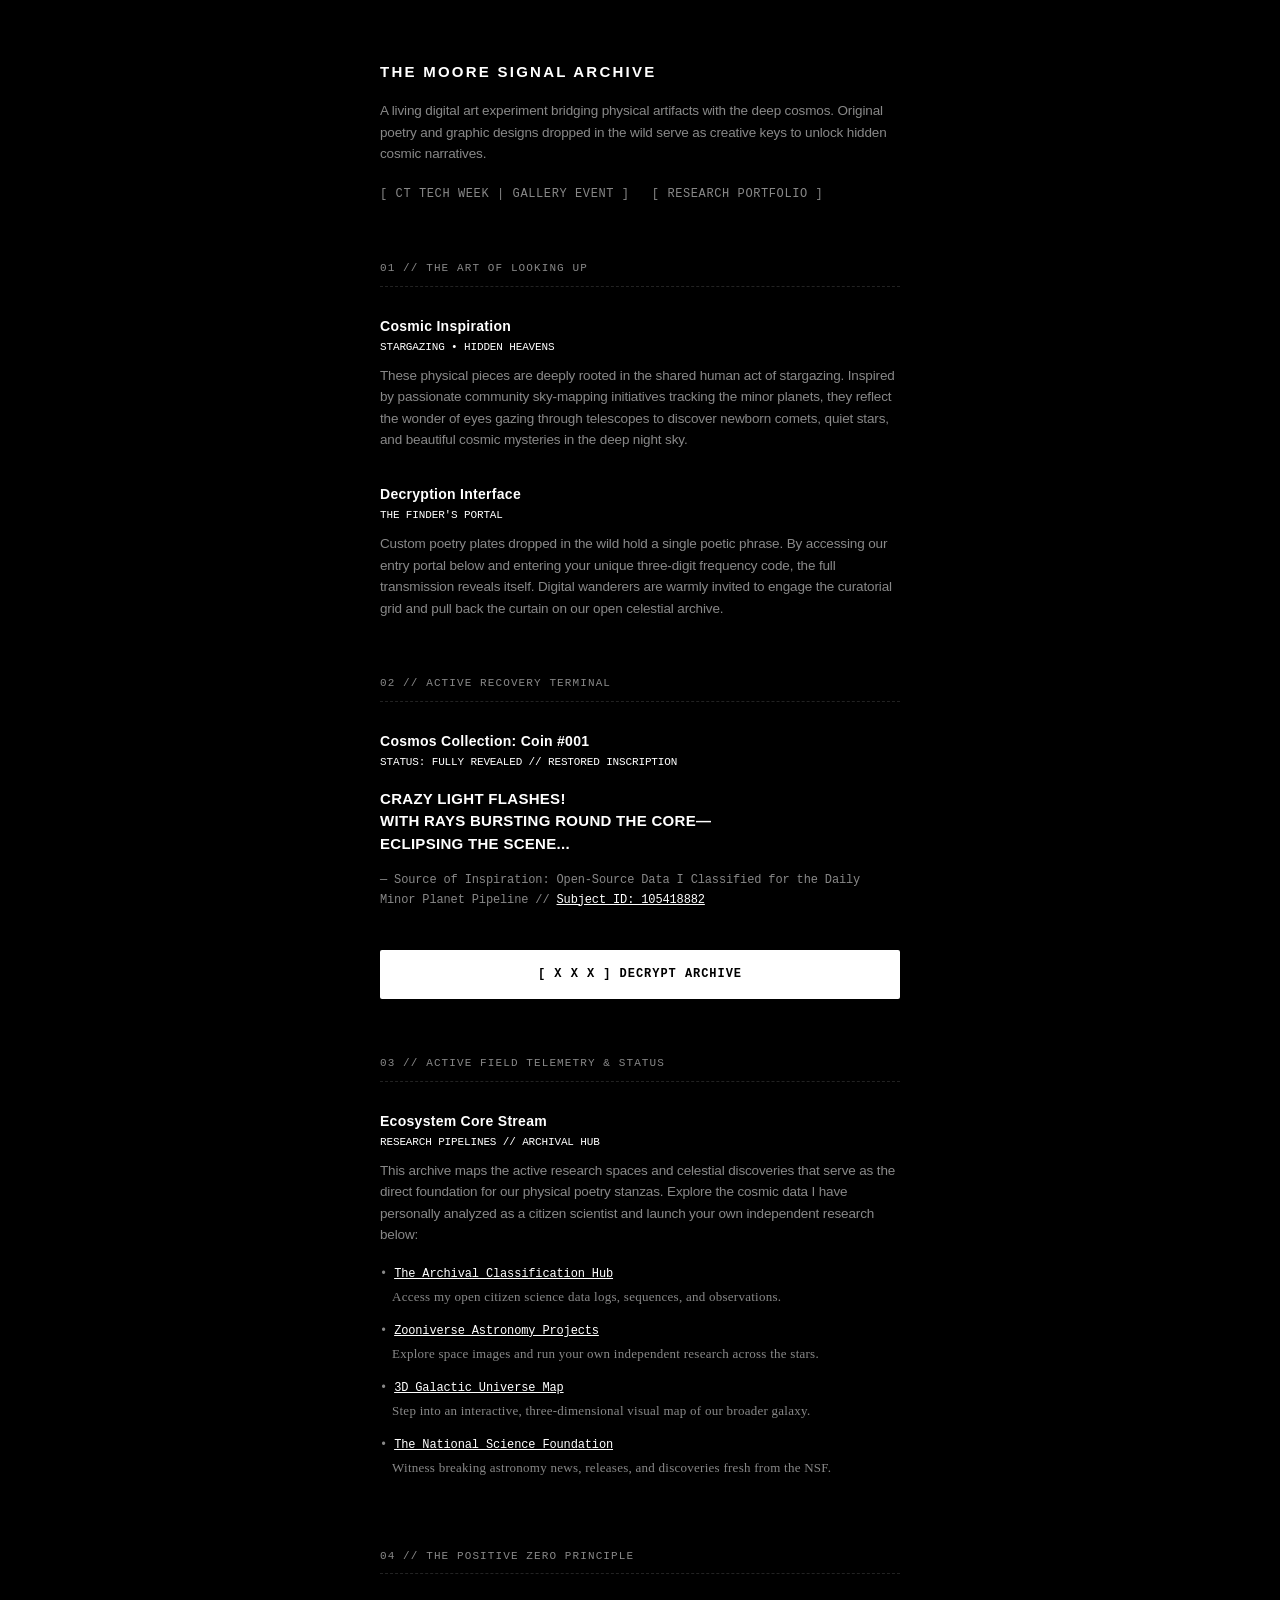
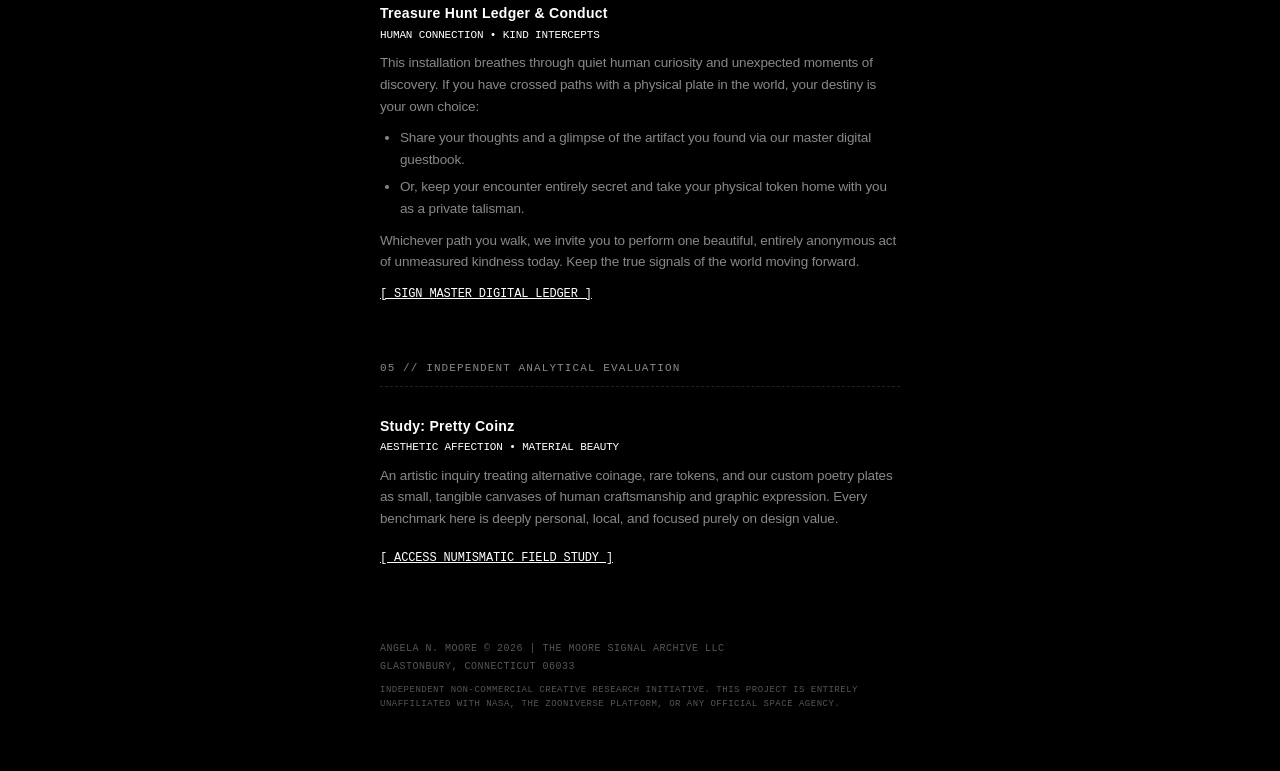
==== commit 34cc846f: "Update cosmic-coins.html" ====
--- a/cosmic-coins.html
+++ b/cosmic-coins.html
@@ -101,199 +101,46 @@
         <a href="#" class="action-button">[ X X X ] Decrypt Archive</a>
     </section>
 
-<!DOCTYPE html>
-<html lang="en">
-<head>
-    <meta charset="UTF-8">
-    <meta name="viewport" content="width=device-width, initial-scale=1.0">
-    <title>THE MOORE SIGNAL ARCHIVE</title>
-    <style>
-        :root { --bg: #000; --text: #fff; --muted: #888; }
-        * { box-sizing: border-box; margin: 0; padding: 0; }
-        body { background: var(--bg); color: var(--text); font-family: -apple-system,BlinkMacSystemFont,"Segoe UI",Helvetica,Arial,sans-serif; font-size: 14px; line-height: 1.6; letter-spacing: -.01em; padding: 60px 20px; display: flex; justify-content: center; }
-        .container { max-width: 520px; width: 100%; display: flex; flex-direction: column; gap: 56px; }
-        header, section { display: flex; flex-direction: column; gap: 16px; }
-        h1 { font-size: 15px; font-weight: 600; letter-spacing: .15em; text-transform: uppercase; }
-        .subtitle, .item-description { color: var(--muted); font-size: 13.5px; }
-        .matrix-nav, .section-label, .item-meta, footer { font-family: "SF Mono",Monaco,Consolas,monospace; font-size: 11px; text-transform: uppercase; }
-        .matrix-nav { margin-top: 4px; letter-spacing: .05em; }
-        .matrix-nav a { color: var(--muted); text-decoration: none; border-bottom: 1px dashed transparent; transition: all .15s ease; }
-        .matrix-nav a:hover { color: var(--text); border-bottom-color: var(--text); }
-        section { gap: 28px; }
-        .section-label { color: var(--muted); letter-spacing: .1em; border-bottom: 1px dashed #222; padding-bottom: 8px; }
-        .matrix-grid { display: flex; flex-direction: column; gap: 32px; }
-        .matrix-item { display: flex; flex-direction: column; gap: 8px; }
-        .item-header { display: flex; flex-direction: column; gap: 2px; }
-        .item-title { font-weight: 600; font-size: 14px; letter-spacing: .02em; }
-        .item-description a, .ledger-text a { color: var(--text); text-decoration: underline; }
-        .poem-display { font-size: 15px; letter-spacing: .02em; line-height: 1.5; margin: 8px 0; color: #fff; }
-        .ledger-text { color: var(--muted); font-size: 13.5px; line-height: 1.6; }
-        .ledger-text ul { padding-left: 16px; margin: 12px 0; }
-        .ledger-text li { margin-bottom: 6px; }
-        .ledger-link { font-family: "SF Mono",Monaco,Consolas,monospace; font-size: 11px; text-transform: uppercase; margin-top: 12px; }
-        .action-button { display: block; width: 100%; background: var(--text); color: #000; text-align: center; padding: 15px; font-family: "SF Mono",Monaco,Consolas,monospace; font-size: 12px; font-weight: 600; letter-spacing: .08em; text-transform: uppercase; text-decoration: none; transition: opacity .15s ease; margin-top: 12px; border-radius: 2px; }
-        .action-button:hover { opacity: .85; }
-        footer { font-size: 10px; color: #555; line-height: 1.8; letter-spacing: .05em; margin-top: 16px; }
-        /* Scoped navigation rules for easy copy-pasting */
-        .matrix-nav a {
-            color: var(--muted);
-            text-decoration: none;
-            font-family: monospace;
-            font-size: 12px;
-            letter-spacing: 0.05em;
-            transition: color 0.25s ease-in-out;
-        }
-        .matrix-nav a:hover {
-            color: var(--text);
-            text-decoration: underline;
-        }
-    </style>
-</head><body>
-<div class="container">
-
-    <!-- HEADER SECTION -->
-    <header>
-        <h1>The Moore Signal Archive</h1>
-        <p class="subtitle">A living digital art experiment bridging physical artifacts with the deep cosmos. Original poetry and graphic designs dropped in the wild serve as creative keys to unlock hidden cosmic narratives.</p>
-        <div class="matrix-nav">
-            <a href="https://luma.com" target="_blank">[ CT Tech Week | Gallery Event ]</a>
-            <a href="https://github.com" target="_blank" style="margin-left: 15px;">[ Research Portfolio ]</a>
+<!-- 03 // LIVE ECOSYSTEM FIELD TRACKER -->
+<section>
+    <div class="section-label">03 // Active Field Telemetry & Status</div>
+    <div class="matrix-grid">
+        <div class="matrix-item">
+            <div class="item-header">
+                <div class="item-title">Ecosystem Core Stream</div>
+                <div class="item-meta">Research Pipelines // Archival Hub</div>
+            </div>
+            <p class="item-description">
+                This archive maps the active research spaces and celestial discoveries that serve as the direct foundation for our physical poetry stanzas. Explore the cosmic data I have personally analyzed as a citizen scientist and launch your own independent research below:
+            </p>
+            
+            <p class="item-description" style="margin-top: 10px; font-family: monospace; font-size: 12px; line-height: 1.8;">
+                &bull; <a href="your-research-page-url.html" style="color: var(--text); text-decoration: underline;">The Archival Classification Hub</a><br>
+                <span style="color: var(--muted); font-family: 'Times New Roman', serif; font-size: 13px; display: block; margin-bottom: 12px; padding-left: 12px; text-transform: none; letter-spacing: 0.02em;">
+                    Access my open citizen science data logs, sequences, and observations.
+                </span>
+                
+                &bull; <a href="https://zooniverse.org" target="_blank" style="color: var(--text); text-decoration: underline;">Zooniverse Astronomy Projects</a><br>
+                <span style="color: var(--muted); font-family: 'Times New Roman', serif; font-size: 13px; display: block; margin-bottom: 12px; padding-left: 12px; text-transform: none; letter-spacing: 0.02em;">
+                    Explore space images and run your own independent research across the stars.
+                </span>
+                
+                &bull; <a href="https://nasa.gov" target="_blank" style="color: var(--text); text-decoration: underline;">3D Galactic Universe Map</a><br>
+                <span style="color: var(--muted); font-family: 'Times New Roman', serif; font-size: 13px; display: block; margin-bottom: 12px; padding-left: 12px; text-transform: none; letter-spacing: 0.02em;">
+                    Step into an interactive, three-dimensional visual map of our broader galaxy.
+                </span>
+                
+                &bull; <a href="https://nsf.gov" target="_blank" style="color: var(--text); text-decoration: underline;">The National Science Foundation</a><br>
+                <span style="color: var(--muted); font-family: 'Times New Roman', serif; font-size: 13px; display: block; margin-bottom: 12px; padding-left: 12px; text-transform: none; letter-spacing: 0.02em;">
+                    Witness breaking astronomy news, releases, and discoveries fresh from the NSF.
+                </span>
+            </p>
         </div>
-    </header>
-
-    <!-- 01 // EXHIBITION SCOPE -->
-    <section>
-        <div class="section-label">01 // The Art of Looking Up</div>
-        <div class="matrix-grid">
-            <div class="matrix-item">
-                <div class="item-header">
-                    <div class="item-title">Cosmic Inspiration</div>
-                    <div class="item-meta">Stargazing • Hidden Heavens</div>
-                </div>
-                <p class="item-description">These physical pieces are deeply rooted in the shared human act of stargazing. Inspired by passionate community sky-mapping initiatives tracking the minor planets, they reflect the wonder of eyes gazing through telescopes to discover newborn comets, quiet stars, and beautiful cosmic mysteries in the deep night sky.</p>
-            </div>
-            <div class="matrix-item">
-                <div class="item-header">
-                    <div class="item-title">Decryption Interface</div>
-                    <div class="item-meta">The Finder's Portal</div>
-                </div>
-                <p class="item-description">Custom poetry plates dropped in the wild hold a single poetic phrase. By accessing our entry portal below and entering your unique three-digit frequency code, the full transmission reveals itself. Digital wanderers are warmly invited to engage the curatorial grid and pull back the curtain on our open celestial archive.</p>
-            </div>
-        </div>
-    </section>
-
-    <!-- 02 // RECOVERY TERMINAL -->
-    <section>
-        <div class="section-label">02 // Active Recovery Terminal</div>
-        <div class="matrix-grid">
-            <div class="matrix-item">
-                <div class="item-header">
-                    <div class="item-title">Cosmos Collection: Coin #001</div>
-                    <div class="item-meta">Status: Fully Revealed // Restored Inscription</div>
-                </div>
-                <div class="poem-display">
-                    <p><strong>CRAZY LIGHT FLASHES!</strong></p>
-                    <p><strong>WITH RAYS BURSTING ROUND THE CORE—</strong></p>
-                    <p><strong>ECLIPSING THE SCENE...</strong></p>
-                </div>
-                <p class="item-description" style="font-size:12px;font-family:monospace;color:var(--muted)">
-                    — Source of Inspiration: Open-Source Data I Classified for the Daily Minor Planet Pipeline // <a href="https://zooniverse.org" target="_blank" style="color: var(--text); text-decoration: underline;">Subject ID: 105418882</a>
-                </p>
-            </div>
-        </div>
-        <a href="#" class="action-button">[ X X X ] Decrypt Archive</a>
-    </section>
-
-    <!-- 03 // LIVE ECOSYSTEM FIELD TRACKER -->
-    <section>
-        <div class="section-label">03 // Active Field Telemetry & Status</div>
-        <div class="matrix-grid">
-            <div class="matrix-item">
-                <div class="item-header">
-                    <div class="item-title">Ecosystem Core Stream</div>
-                    <div class="item-meta">Research Pipelines // Archival Hub</div>
-                </div>
-                <p class="item-description">
-                    This archive maps the active research spaces and celestial discoveries that serve as the direct foundation for our physical poetry stanzas. Explore the cosmic data I have personally analyzed as a citizen scientist and launch your own independent research below:
-                </p>
-                
-                <p class="item-description" style="margin-top: 10px; font-family: monospace; font-size: 12px; line-height: 1.8;">
-                    &bull; <a href="your-research-page-url.html" style="color: var(--text); text-decoration: underline;">The Archival Classification Hub</a><br>
-                    <span style="color: var(--muted); font-family: 'Times New Roman', serif; font-size: 13px; display: block; margin-bottom: 12px; padding-left: 12px; text-transform: none; letter-spacing: 0.02em;">
-                        Access my open citizen science data logs, sequences, and observations.
-                    </span>
-                    
-                    &bull; <a href="https://zooniverse.org" target="_blank" style="color: var(--text); text-decoration: underline;">Zooniverse Astronomy Projects</a><br>
-                    <span style="color: var(--muted); font-family: 'Times New Roman', serif; font-size: 13px; display: block; margin-bottom: 12px; padding-left: 12px; text-transform: none; letter-spacing: 0.02em;">
-                        Explore space images and run your own independent research across the stars.
-                    </span>
-                    
-                    &bull; <a href="https://nasa.gov" target="_blank" style="color: var(--text); text-decoration: underline;">3D Galactic Universe Map</a><br>
-                    <span style="color: var(--muted); font-family: 'Times New Roman', serif; font-size: 13px; display: block; margin-bottom: 12px; padding-left: 12px; text-transform: none; letter-spacing: 0.02em;">
-                        Step into an interactive, three-dimensional visual map of our broader galaxy.
-                    </span>
-                    
-                    &bull; <a href="https://nsf.gov" target="_blank" style="color: var(--text); text-decoration: underline;">The National Science Foundation</a><br>
-                    <span style="color: var(--muted); font-family: 'Times New Roman', serif; font-size: 13px; display: block; padding-left: 12px; text-transform: none; letter-spacing: 0.02em;">
-                        Witness breaking astronomy news, releases, and discoveries fresh from the NSF.
-                    </span>
-                </p>
-            </div>
-        </div>
-    </section>
+    </div>
+</section>
 
 
 
-
-    <!-- 04 // THE POSITIVE ZERO PRINCIPLE -->
-    <section>
-        <div class="section-label">04 // The Positive Zero Principle</div>
-        <div class="matrix-grid">
-            <div class="matrix-item">
-                <div class="item-header">
-                    <div class="item-title">Treasure Hunt Ledger & Conduct</div>
-                    <div class="item-meta">Human Connection • Kind Intercepts</div>
-                </div>
-                <div class="ledger-text">
-                    <p>This installation breathes through quiet human curiosity and unexpected moments of discovery. If you have crossed paths with a physical plate in the world, your destiny is your own choice:</p>
-                    <ul style="margin-top: 10px; margin-bottom: 10px; padding-left: 20px;">
-                        <li>Share your thoughts and a glimpse of the artifact you found via our master digital guestbook.</li>
-                        <li>Or, keep your encounter entirely secret and take your physical token home with you as a private talisman.</li>
-                    </ul>
-                    <p>Whichever path you walk, we invite you to perform one beautiful, entirely anonymous act of unmeasured kindness today. Keep the true signals of the world moving forward.</p>
-                    <div class="ledger-link" style="margin-top: 12px; font-family: monospace; font-size: 12px;">
-                        <a href="https://geocaching.com" target="_blank" style="color: var(--text); text-decoration: underline;">[ Sign Master Digital Ledger ]</a>
-                    </div>
-                </div>
-            </div>
-        </div>
-    </section>
-
-    <!-- 05 // STUDY PRETTY COINZ -->
-    <section>
-        <div class="section-label">05 // Independent Analytical Evaluation</div>
-        <div class="matrix-grid">
-            <div class="matrix-item">
-                <div class="item-header">
-                    <div class="item-title">Study: Pretty Coinz</div>
-                    <div class="item-meta">Aesthetic Affection • Material Beauty</div>
-                </div>
-                <p class="item-description">An artistic inquiry treating alternative coinage, rare tokens, and our custom poetry plates as small, tangible canvases of human craftsmanship and graphic expression. Every benchmark here is deeply personal, local, and focused purely on design value.</p>
-                <div class="ledger-link" style="margin-top: 12px; font-family: monospace; font-size: 12px;">
-                    <a href="https://emaze.me" target="_blank" style="color: var(--text); text-decoration: underline;">[ Access Numismatic Field Study ]</a>
-                </div>
-            </div>
-        </div>
-    </section>
-
-<!-- FOOTER -->
-<footer>
-    <div>Angela N. Moore © 2026 | The Moore Signal Archive LLC</div>
-    <div>Glastonbury, Connecticut 06033</div>
-    <div style="font-size:9px;color:#555;margin-top:8px;text-transform:uppercase;letter-spacing:0.5px;line-height:1.5;">
-        Independent non-commercial creative research initiative. This project is entirely unaffiliated with NASA, the Zooniverse platform, or any official space agency.
-    </div>
-</footer>
 
 
     <!-- 04 // THE POSITIVE ZERO PRINCIPLE -->
